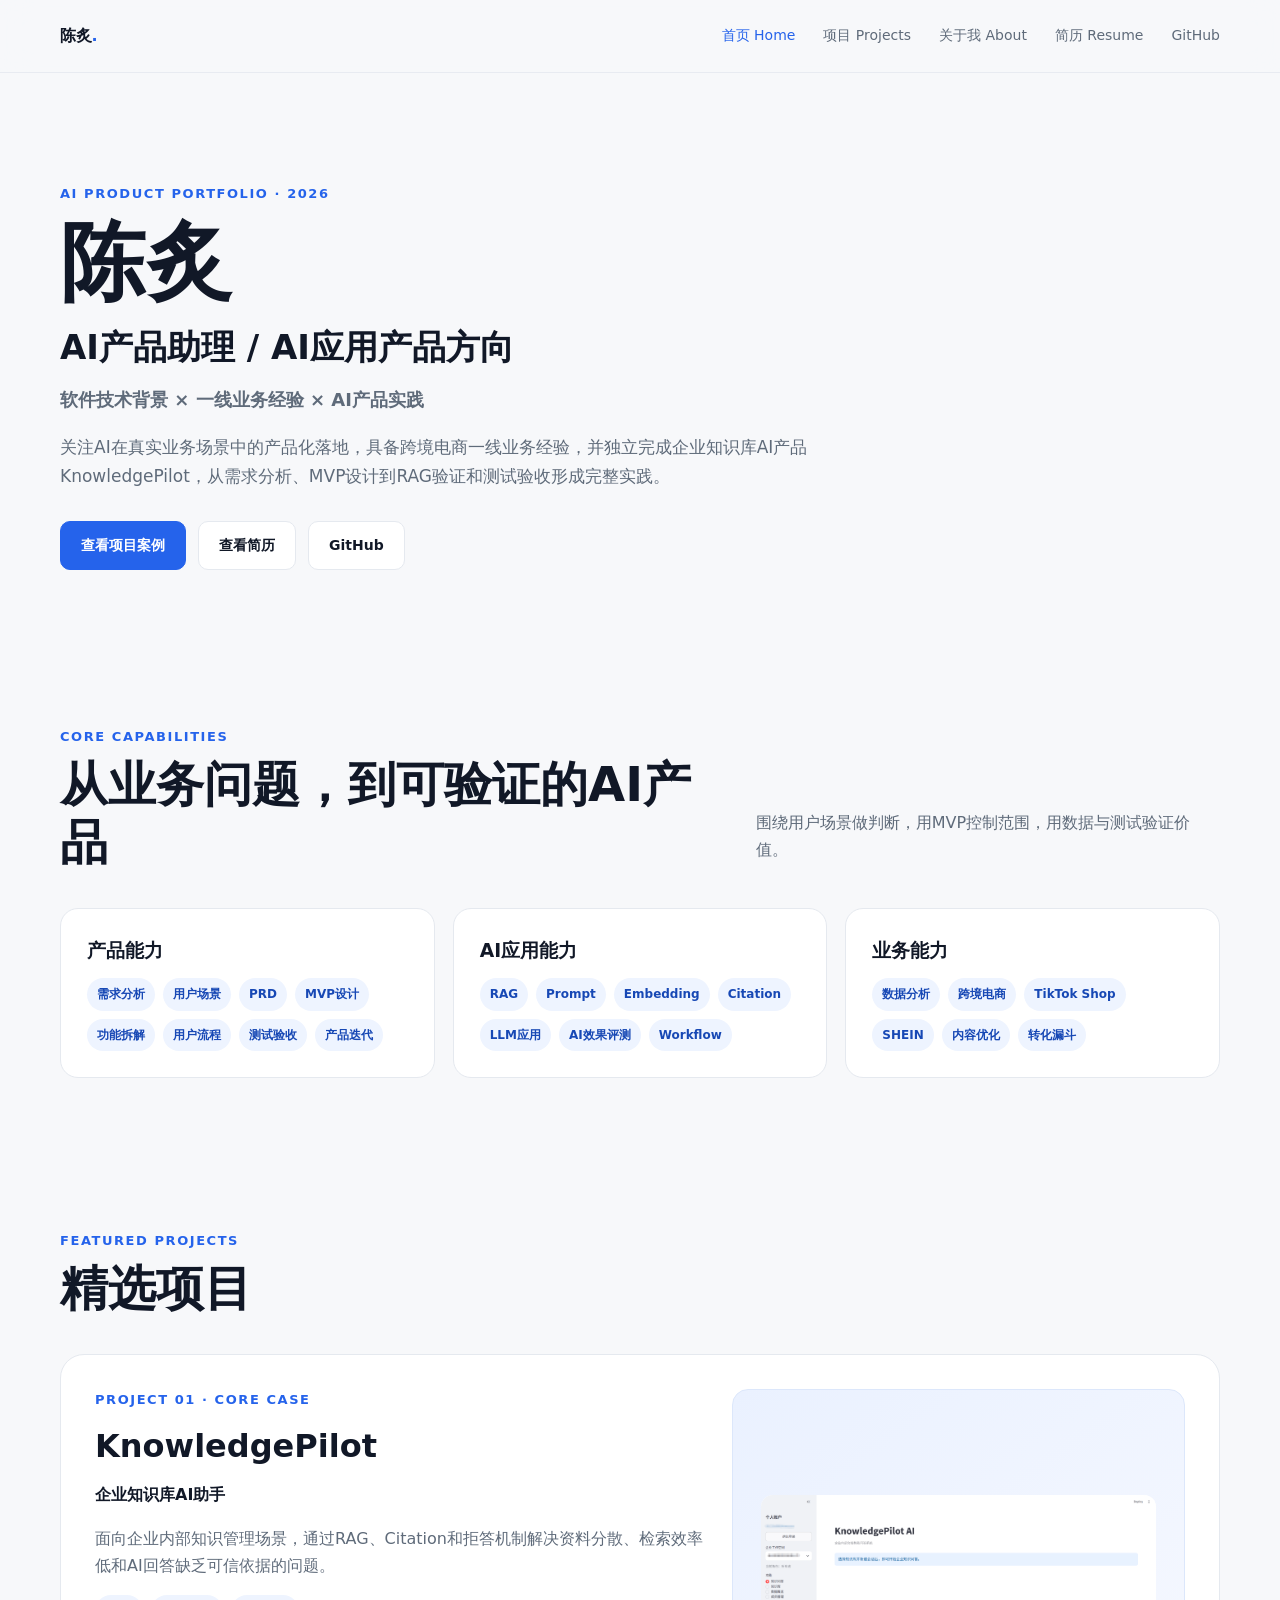
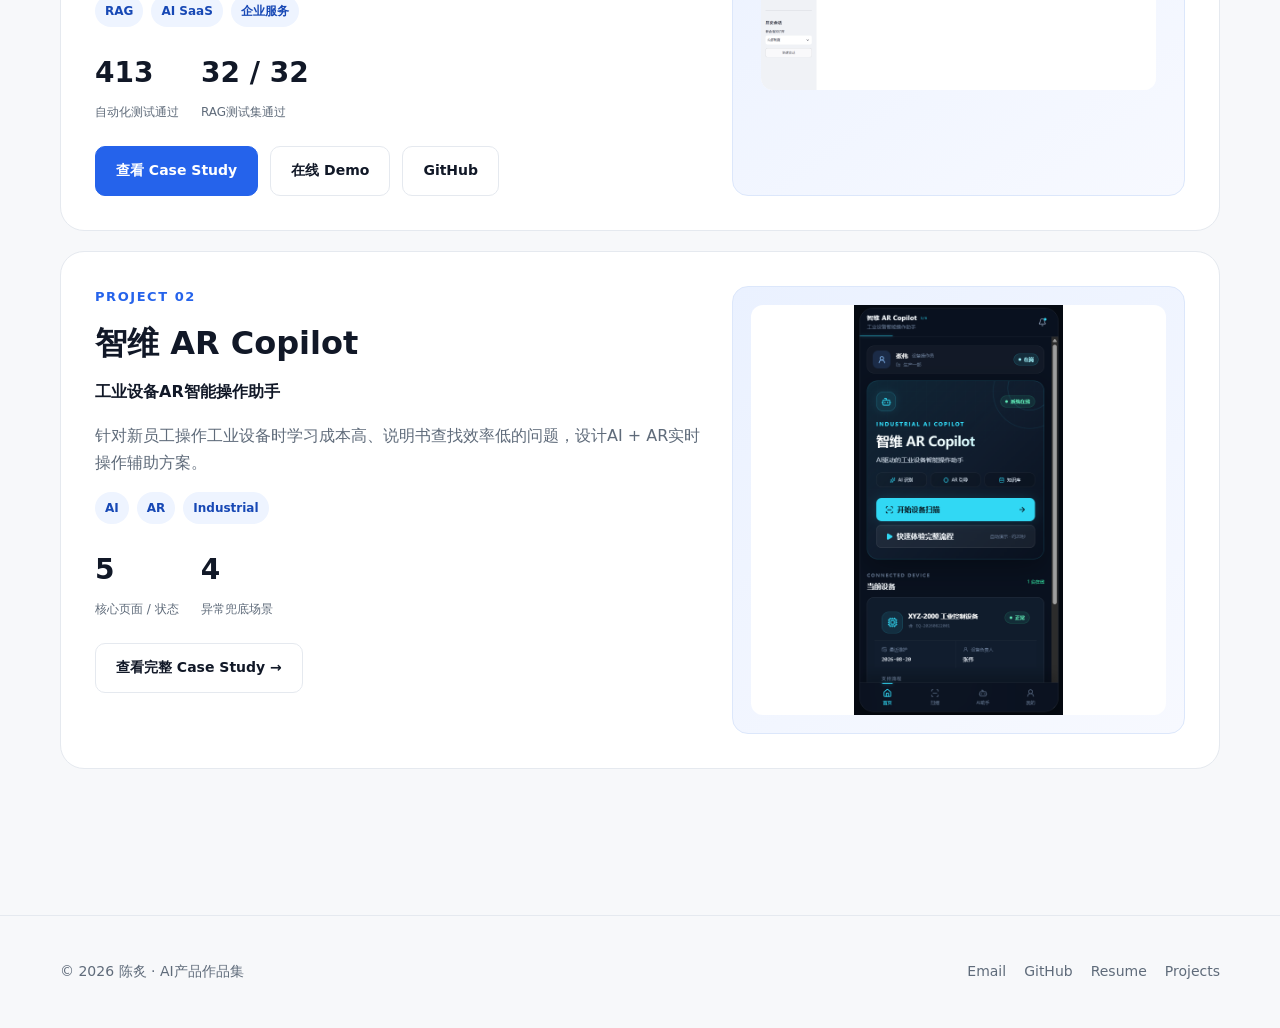
==== index.html @ 92557e70 "docs: update portfolio project previews" ====
<!doctype html>
<html lang="zh-CN">
<head>
<meta charset="utf-8">
<meta name="viewport" content="width=device-width,initial-scale=1">
<title>陈炙｜AI产品作品集</title>
<meta name="description" content="AI产品助理 / AI应用产品候选人作品集，包含KnowledgePilot企业知识库AI助手和AR Copilot等AI产品案例。">
<link rel="stylesheet" href="assets/styles.css">
<link rel="stylesheet" href="assets/github.css">
<link rel="stylesheet" href="assets/portfolio-images.css">
</head>
<body>
<nav class="nav">
<div class="container nav-inner">
<a class="logo" href="index.html">陈炙<i>.</i>
</a>
<button class="menu" aria-label="展开导航">☰</button>
<div class="nav-links">
<a href="index.html">首页 Home</a>
<a href="projects.html">项目 Projects</a>
<a href="about.html">关于我 About</a>
<a href="resume.html">简历 Resume</a>
</div>
</div>
</nav>
<main>
<header class="hero">
<div class="container">
<div class="eyebrow">AI Product Portfolio · 2026</div>
<h1>陈炙</h1>
<h2>AI产品助理 / AI应用产品方向</h2>
<div class="sub">软件技术背景 × 一线业务经验 × AI产品实践</div>
<p>关注AI在真实业务场景中的产品化落地，具备跨境电商一线业务经验，并独立完成企业知识库AI产品 KnowledgePilot，从需求分析、MVP设计到RAG验证和测试验收形成完整实践。</p>
<div class="actions">
<a class="btn primary" href="projects.html">查看项目案例</a>
<a class="btn" href="resume.html">查看简历</a>
<a class="btn" href="#" data-config-link="GITHUB_URL">GitHub</a>
</div>
</div>
</header>
<section>
<div class="container">
<div class="section-head">
<div>
<div class="eyebrow">Core capabilities</div>
<h2>从业务问题，到可验证的AI产品</h2>
</div>
<p>围绕用户场景做判断，用MVP控制范围，用数据与测试验证价值。</p>
</div>
<div class="grid-3">
<article class="card">
<h3>产品能力</h3>
<div class="chips">
<span class="chip">需求分析</span>
<span class="chip">用户场景</span>
<span class="chip">PRD</span>
<span class="chip">MVP设计</span>
<span class="chip">功能拆解</span>
<span class="chip">用户流程</span>
<span class="chip">测试验收</span>
<span class="chip">产品迭代</span>
</div>
</article>
<article class="card">
<h3>AI应用能力</h3>
<div class="chips">
<span class="chip">RAG</span>
<span class="chip">Prompt</span>
<span class="chip">Embedding</span>
<span class="chip">Citation</span>
<span class="chip">LLM应用</span>
<span class="chip">AI效果评测</span>
<span class="chip">Workflow</span>
</div>
</article>
<article class="card">
<h3>业务能力</h3>
<div class="chips">
<span class="chip">数据分析</span>
<span class="chip">跨境电商</span>
<span class="chip">TikTok Shop</span>
<span class="chip">SHEIN</span>
<span class="chip">内容优化</span>
<span class="chip">转化漏斗</span>
</div>
</article>
</div>
</div>
</section>
<section>
<div class="container">
<div class="section-head">
<div>
<div class="eyebrow">Featured projects</div>
<h2>精选项目</h2>
</div>
</div>
<article class="project">
<div>
<div class="eyebrow">Project 01 · Core case</div>
<h3>KnowledgePilot</h3>
<strong>企业知识库AI助手</strong>
<p>面向企业内部知识管理场景，通过RAG、Citation和拒答机制解决资料分散、检索效率低和AI回答缺乏可信依据的问题。</p>
<div class="chips">
<span class="chip">RAG</span>
<span class="chip">AI SaaS</span>
<span class="chip">企业服务</span>
</div>
<div class="metrics">
<div class="metric">
<strong>413</strong>
<span>自动化测试通过</span>
</div>
<div class="metric">
<strong>32 / 32</strong>
<span>RAG测试集通过</span>
</div>
</div>
<div class="link-group">
<a class="btn primary" href="knowledgepilot.html">查看 Case Study</a>
<a class="btn" href="#" data-config-link="KNOWLEDGEPILOT_DEMO_URL" data-optional="true">在线 Demo</a>
<a class="btn" href="#" data-config-link="KNOWLEDGEPILOT_GITHUB_URL">GitHub</a>
</div>
</div>
<div class="project-visual"><a class="project-image-link" href="assets/images/knowledgepilot/workspace-home.png" target="_blank" rel="noopener"><img class="project-image" src="assets/images/knowledgepilot/workspace-home.png" alt="KnowledgePilot 企业工作区与知识问答入口真实页面"></a></div>
</article>
<article class="project">
<div>
<div class="eyebrow">Project 02</div>
<h3>智维 AR Copilot</h3>
<strong>工业设备AR智能操作助手</strong>
<p>针对新员工操作工业设备时学习成本高、说明书查找效率低的问题，设计AI + AR实时操作辅助方案。</p>
<div class="chips">
<span class="chip">AI</span>
<span class="chip">AR</span>
<span class="chip">Industrial</span>
</div>
<div class="metrics">
<div class="metric">
<strong>5</strong>
<span>核心页面 / 状态</span>
</div>
<div class="metric">
<strong>4</strong>
<span>异常兜底场景</span>
</div>
</div>
<a class="btn" href="ar-copilot.html">查看完整 Case Study →</a>
</div>
<div class="project-visual ar-preview"><a class="project-image-link" href="assets/images/ar-copilot/home.png" target="_blank" rel="noopener"><img class="project-image" src="assets/images/ar-copilot/home.png" alt="智维 AR Copilot 首页与设备扫描入口真实页面"></a></div>
</article>
</div>
</section>
</main>
<footer class="footer">
<div class="container footer-inner">
<span>© 2026 陈炙 · AI产品作品集</span>
<div class="footer-links">
<a href="mailto:zhi050216@gmail.com">Email</a>
<a href="#">GitHub</a>
<a href="resume.html">简历入口</a>
</div>
</div>
</footer>
<script src="assets/config.js">
</script>
<script src="assets/site.js">
</script>
</body>
</html>
---- assets/styles.css ----
:root{--bg:#f7f8fa;--surface:#fff;--ink:#111827;--muted:#5f6b7a;--line:#e5e9ef;--brand:#2563eb;--brand-dark:#1748b5;--soft:#eef4ff;--radius:18px;--shadow:0 12px 35px rgba(17,24,39,.07);--max:1160px}*{box-sizing:border-box}html{scroll-behavior:smooth}body{margin:0;background:var(--bg);color:var(--ink);font-family:Inter,"PingFang SC","Microsoft YaHei",system-ui,sans-serif;line-height:1.7}a{color:inherit;text-decoration:none}img{max-width:100%}.container{width:min(calc(100% - 40px),var(--max));margin:auto}.nav{position:sticky;top:0;z-index:30;background:rgba(247,248,250,.9);backdrop-filter:blur(16px);border-bottom:1px solid rgba(229,233,239,.8)}.nav-inner{height:72px;display:flex;align-items:center;justify-content:space-between}.logo{font-weight:800;letter-spacing:-.02em}.logo i{color:var(--brand);font-style:normal}.nav-links{display:flex;gap:28px;align-items:center}.nav-links a{font-size:14px;color:var(--muted)}.nav-links a:hover,.nav-links a.active{color:var(--brand)}.menu{display:none;border:0;background:none;font-size:24px}.hero{padding:110px 0 80px}.eyebrow{font-size:13px;font-weight:700;color:var(--brand);letter-spacing:.12em;text-transform:uppercase}.hero h1{font-size:clamp(48px,8vw,86px);line-height:1.05;margin:12px 0}.hero h2{font-size:clamp(22px,3vw,34px);margin:0 0 8px}.hero .sub{font-size:18px;color:var(--muted);font-weight:600}.hero p{max-width:760px;color:var(--muted);font-size:17px}.actions{display:flex;gap:12px;flex-wrap:wrap;margin-top:30px}.btn{display:inline-flex;align-items:center;justify-content:center;padding:12px 20px;border-radius:10px;font-weight:700;font-size:14px;border:1px solid var(--line);background:#fff}.btn.primary{background:var(--brand);color:#fff;border-color:var(--brand)}.btn:hover{transform:translateY(-1px);box-shadow:var(--shadow)}section{padding:76px 0}.section-head{display:flex;align-items:end;justify-content:space-between;gap:20px;margin-bottom:28px}.section-head h2,.page-title{font-size:clamp(30px,4vw,48px);line-height:1.2;margin:8px 0}.section-head p{max-width:620px;color:var(--muted)}.grid-3{display:grid;grid-template-columns:repeat(3,1fr);gap:18px}.card{background:var(--surface);border:1px solid var(--line);border-radius:var(--radius);padding:26px}.card h3{margin:0 0 12px}.chips{display:flex;gap:8px;flex-wrap:wrap}.chip{font-size:12px;padding:6px 10px;border-radius:999px;background:var(--soft);color:var(--brand-dark);font-weight:600}.project{display:grid;grid-template-columns:1.15fr .85fr;gap:24px;padding:34px;background:var(--surface);border:1px solid var(--line);border-radius:24px;margin-bottom:20px}.project:hover{box-shadow:var(--shadow)}.project h3{font-size:32px;margin:8px 0}.project p{color:var(--muted)}.project-visual{border-radius:16px;min-height:300px;background:linear-gradient(145deg,#eaf1ff,#f7f9ff);display:flex;align-items:center;justify-content:center;padding:28px;border:1px solid #dce7fb}.mock{width:100%;background:white;border-radius:12px;box-shadow:0 18px 50px rgba(37,99,235,.13);overflow:hidden}.mock-top{height:34px;border-bottom:1px solid var(--line);display:flex;align-items:center;padding:0 12px;gap:6px}.dot{width:7px;height:7px;border-radius:50%;background:#d9dee7}.mock-body{display:grid;grid-template-columns:25% 1fr;min-height:190px}.mock-side{background:#f8fafc;border-right:1px solid var(--line)}.mock-content{padding:18px}.line{height:9px;background:#e9edf3;border-radius:5px;margin-bottom:10px}.line.blue{background:#cfe0ff}.metrics{display:flex;gap:22px;margin:22px 0}.metric strong{font-size:28px;display:block}.metric span{font-size:12px;color:var(--muted)}.page-hero{padding:86px 0 50px}.page-hero p{max-width:760px;color:var(--muted);font-size:17px}.meta{display:flex;gap:30px;flex-wrap:wrap;margin-top:30px}.meta div{min-width:130px}.meta strong,.meta span{display:block}.meta span{font-size:13px;color:var(--muted)}.case-section{padding:58px 0;border-top:1px solid var(--line)}.case-layout{display:grid;grid-template-columns:260px 1fr;gap:70px}.case-index{font-size:13px;color:var(--brand);font-weight:800;letter-spacing:.08em}.case-content h2{font-size:34px;margin:0 0 18px}.case-content>p{color:var(--muted);max-width:760px}.quote{font-size:24px;line-height:1.5;font-weight:700;padding:28px;border-left:4px solid var(--brand);background:var(--soft);border-radius:0 14px 14px 0}.mapping{display:grid;grid-template-columns:1fr auto 1fr;gap:12px;align-items:center;padding:16px 0;border-bottom:1px solid var(--line)}.mapping .arrow{color:var(--brand);font-weight:bold}.priority{display:grid;grid-template-columns:repeat(3,1fr);gap:16px}.priority .card:first-child{border-top:4px solid var(--brand)}.flow{display:flex;align-items:center;gap:8px;flex-wrap:wrap}.flow span{padding:11px 14px;border-radius:9px;background:white;border:1px solid var(--line);font-size:13px}.flow b{color:var(--brand)}.screens{display:grid;grid-template-columns:repeat(2,1fr);gap:18px}.screen{background:#fff;border:1px solid var(--line);border-radius:16px;overflow:hidden}.placeholder{min-height:220px;background:linear-gradient(135deg,#f1f4f8,#e8eef7);display:flex;align-items:center;justify-content:center;color:#7c8796;font-weight:700}.screen-text{padding:20px}.screen-text p{color:var(--muted);margin-bottom:0}.stat-row{display:grid;grid-template-columns:repeat(2,1fr);gap:18px}.big-stat{background:#111827;color:white;border-radius:18px;padding:32px}.big-stat strong{font-size:54px;line-height:1}.big-stat span{display:block;color:#b8c2d1;margin-top:12px}.notice{padding:18px;border:1px solid #f0d78a;background:#fff9e7;border-radius:12px;color:#715b19}.timeline{position:relative;padding-left:24px}.timeline:before{content:"";position:absolute;left:5px;top:8px;bottom:8px;width:2px;background:var(--line)}.timeline-item{position:relative;margin-bottom:30px}.timeline-item:before{content:"";position:absolute;left:-24px;top:8px;width:12px;height:12px;background:var(--brand);border-radius:50%;box-shadow:0 0 0 4px var(--bg)}.timeline-item h3{margin:0}.timeline-item p{margin:5px 0;color:var(--muted)}.footer{padding:44px 0;border-top:1px solid var(--line);margin-top:50px}.footer-inner{display:flex;justify-content:space-between;gap:20px;color:var(--muted);font-size:14px}.footer-links{display:flex;gap:18px}.resume-sheet{background:white;border:1px solid var(--line);border-radius:20px;padding:50px;box-shadow:var(--shadow)}.resume-sheet h1{font-size:38px;margin-bottom:4px}.resume-section{margin-top:34px;border-top:1px solid var(--line);padding-top:20px}.muted{color:var(--muted)}@media(max-width:820px){.nav-links{display:none;position:absolute;top:72px;left:0;right:0;background:white;padding:20px;flex-direction:column;border-bottom:1px solid var(--line)}.nav-links.open{display:flex}.menu{display:block}.hero{padding:75px 0 55px}.grid-3,.project,.priority,.stat-row{grid-template-columns:1fr}.project-visual{min-height:230px}.case-layout{grid-template-columns:1fr;gap:16px}.screens{grid-template-columns:1fr}.case-section,section{padding:50px 0}.footer-inner{flex-direction:column}.resume-sheet{padding:24px}.mapping{grid-template-columns:1fr}.mapping .arrow{transform:rotate(90deg);justify-self:start}.section-head{display:block}}@media print{.nav,.footer,.actions{display:none}body{background:white}.resume-sheet{box-shadow:none;border:0;padding:0}.page-hero{padding:20px 0}.container{width:100%}}
---- assets/github.css ----
.disabled-link { opacity: .55; cursor: not-allowed; }
.link-group { display: flex; gap: 12px; flex-wrap: wrap; margin-top: 22px; }
.online-list { display: grid; gap: 12px; }
.online-list a { display: flex; justify-content: space-between; gap: 20px; padding: 16px 0; border-bottom: 1px solid var(--line); }
---- assets/portfolio-images.css ----
.screen-link {
  display: block;
  background: #eef2f7;
}

.screen-image {
  display: block;
  width: 100%;
  height: 320px;
  object-fit: contain;
  background: #f5f7fa;
}

.project-image-link {
  display: block;
  width: 100%;
}

.project-image {
  display: block;
  width: 100%;
  max-height: 330px;
  object-fit: contain;
  border-radius: 12px;
  background: #fff;
}

.project-visual.ar-preview {
  padding: 18px;
}

.project-visual.ar-preview .project-image {
  max-height: 410px;
}

.screen-link:focus-visible,
.project-image-link:focus-visible {
  outline: 3px solid var(--brand);
  outline-offset: 3px;
}

@media (max-width: 820px) {
  .screen-image,
  .project-image {
    height: auto;
    max-height: 520px;
  }

  .project-visual {
    padding: 14px;
  }
}
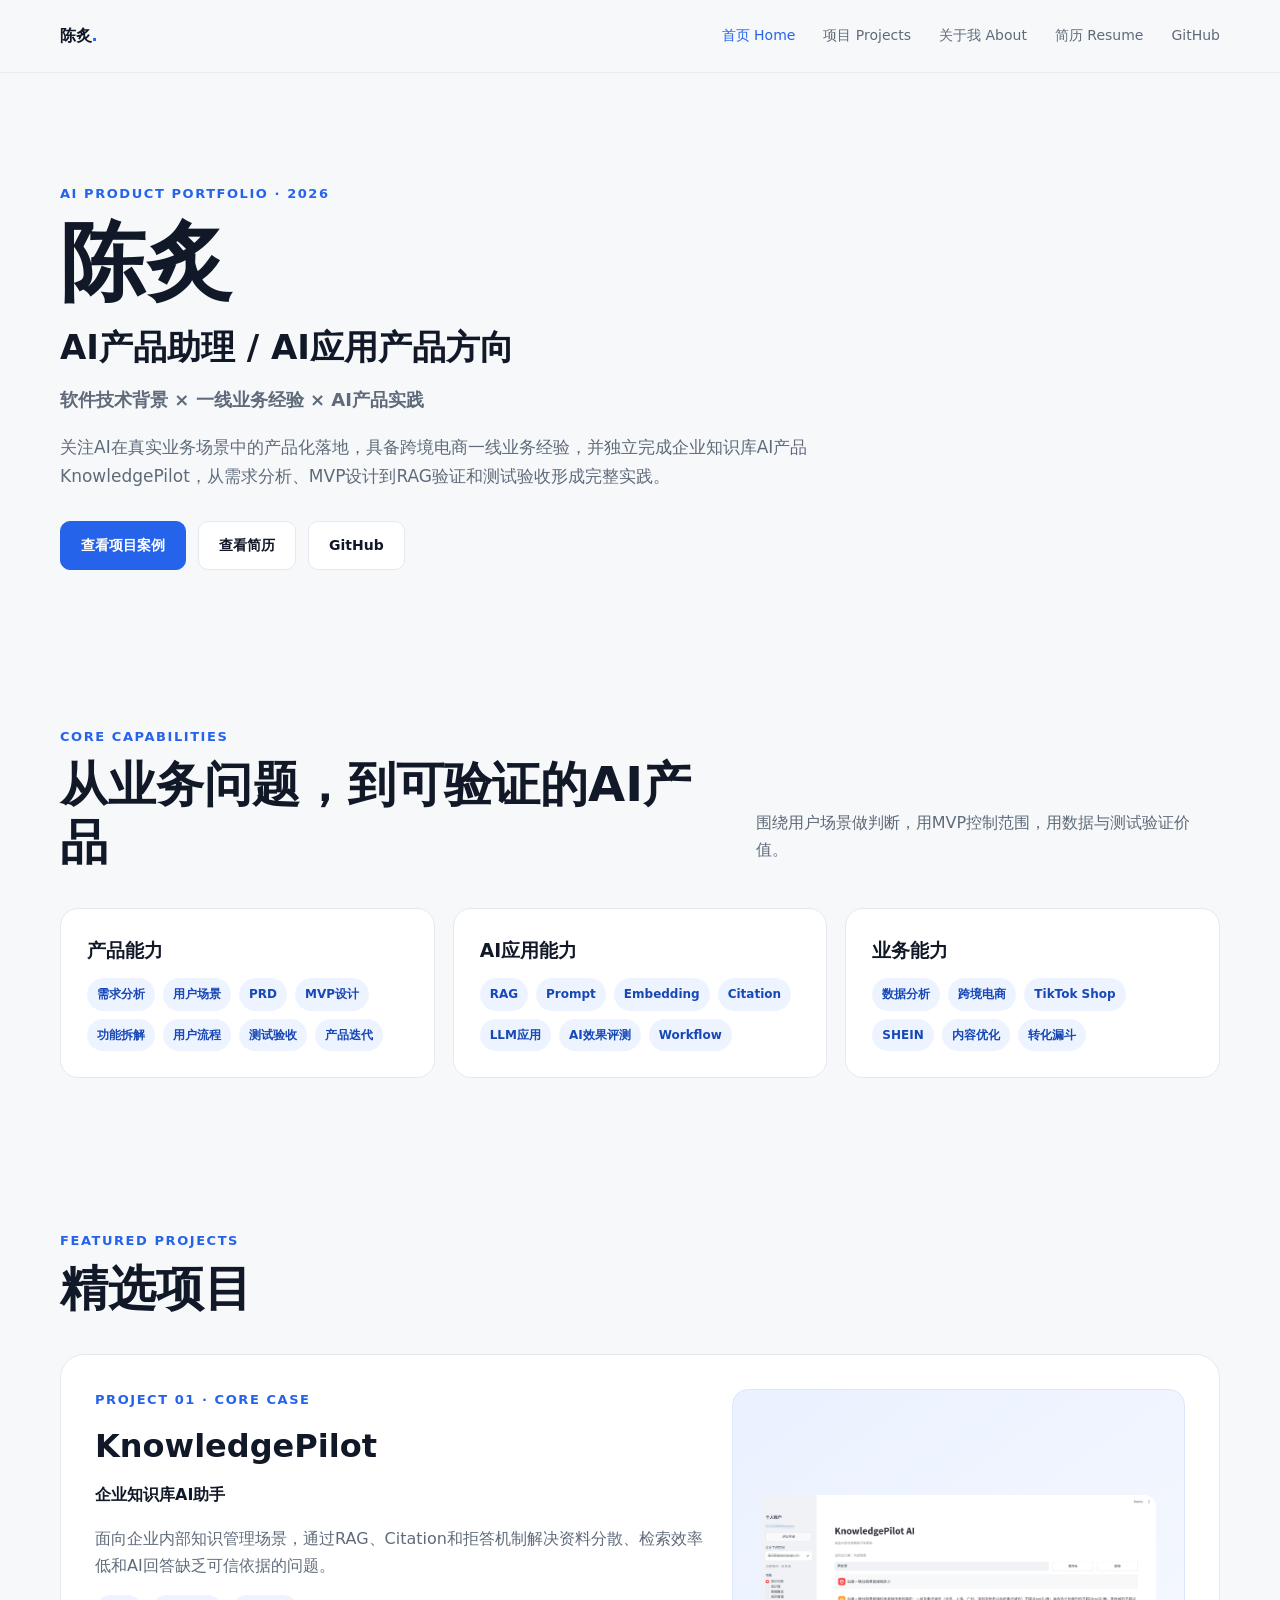
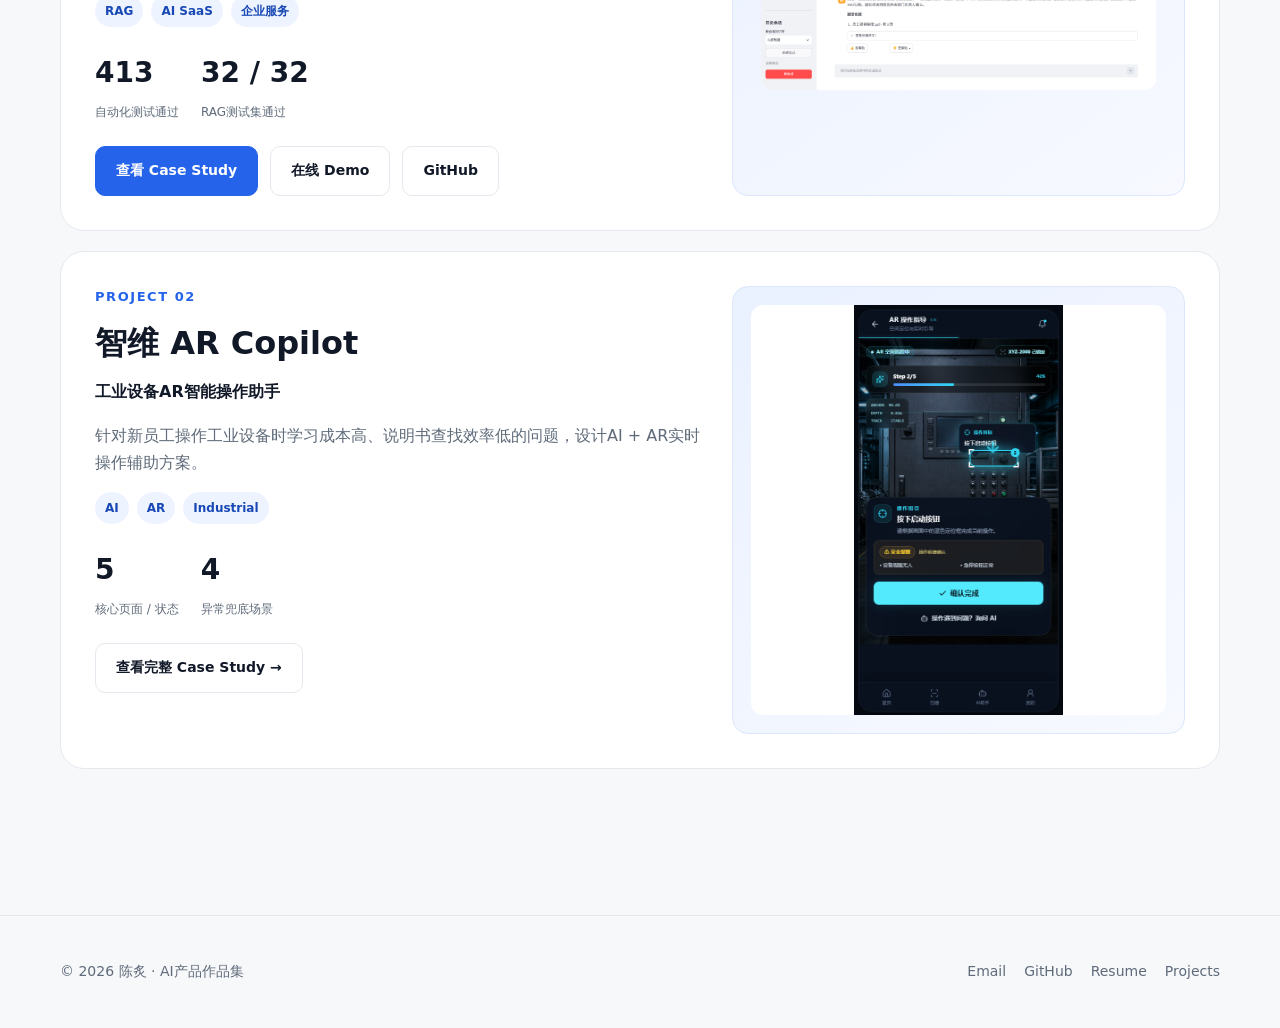
==== commit 98e2684a: "docs: restore AR guide homepage preview" ====
--- a/index.html
+++ b/index.html
@@ -147,7 +147,7 @@
 </div>
 <a class="btn" href="ar-copilot.html">查看完整 Case Study →</a>
 </div>
-<div class="project-visual ar-preview"><a class="project-image-link" href="assets/images/ar-copilot/home.png" target="_blank" rel="noopener"><img class="project-image" src="assets/images/ar-copilot/home.png" alt="智维 AR Copilot 首页与设备扫描入口真实页面"></a></div>
+<div class="project-visual ar-preview"><a class="project-image-link" href="assets/images/ar-copilot/ar-guide.png" target="_blank" rel="noopener"><img class="project-image" src="assets/images/ar-copilot/ar-guide.png" alt="智维 AR Copilot AR 操作指导真实页面"></a></div>
 </article>
 </div>
 </section>
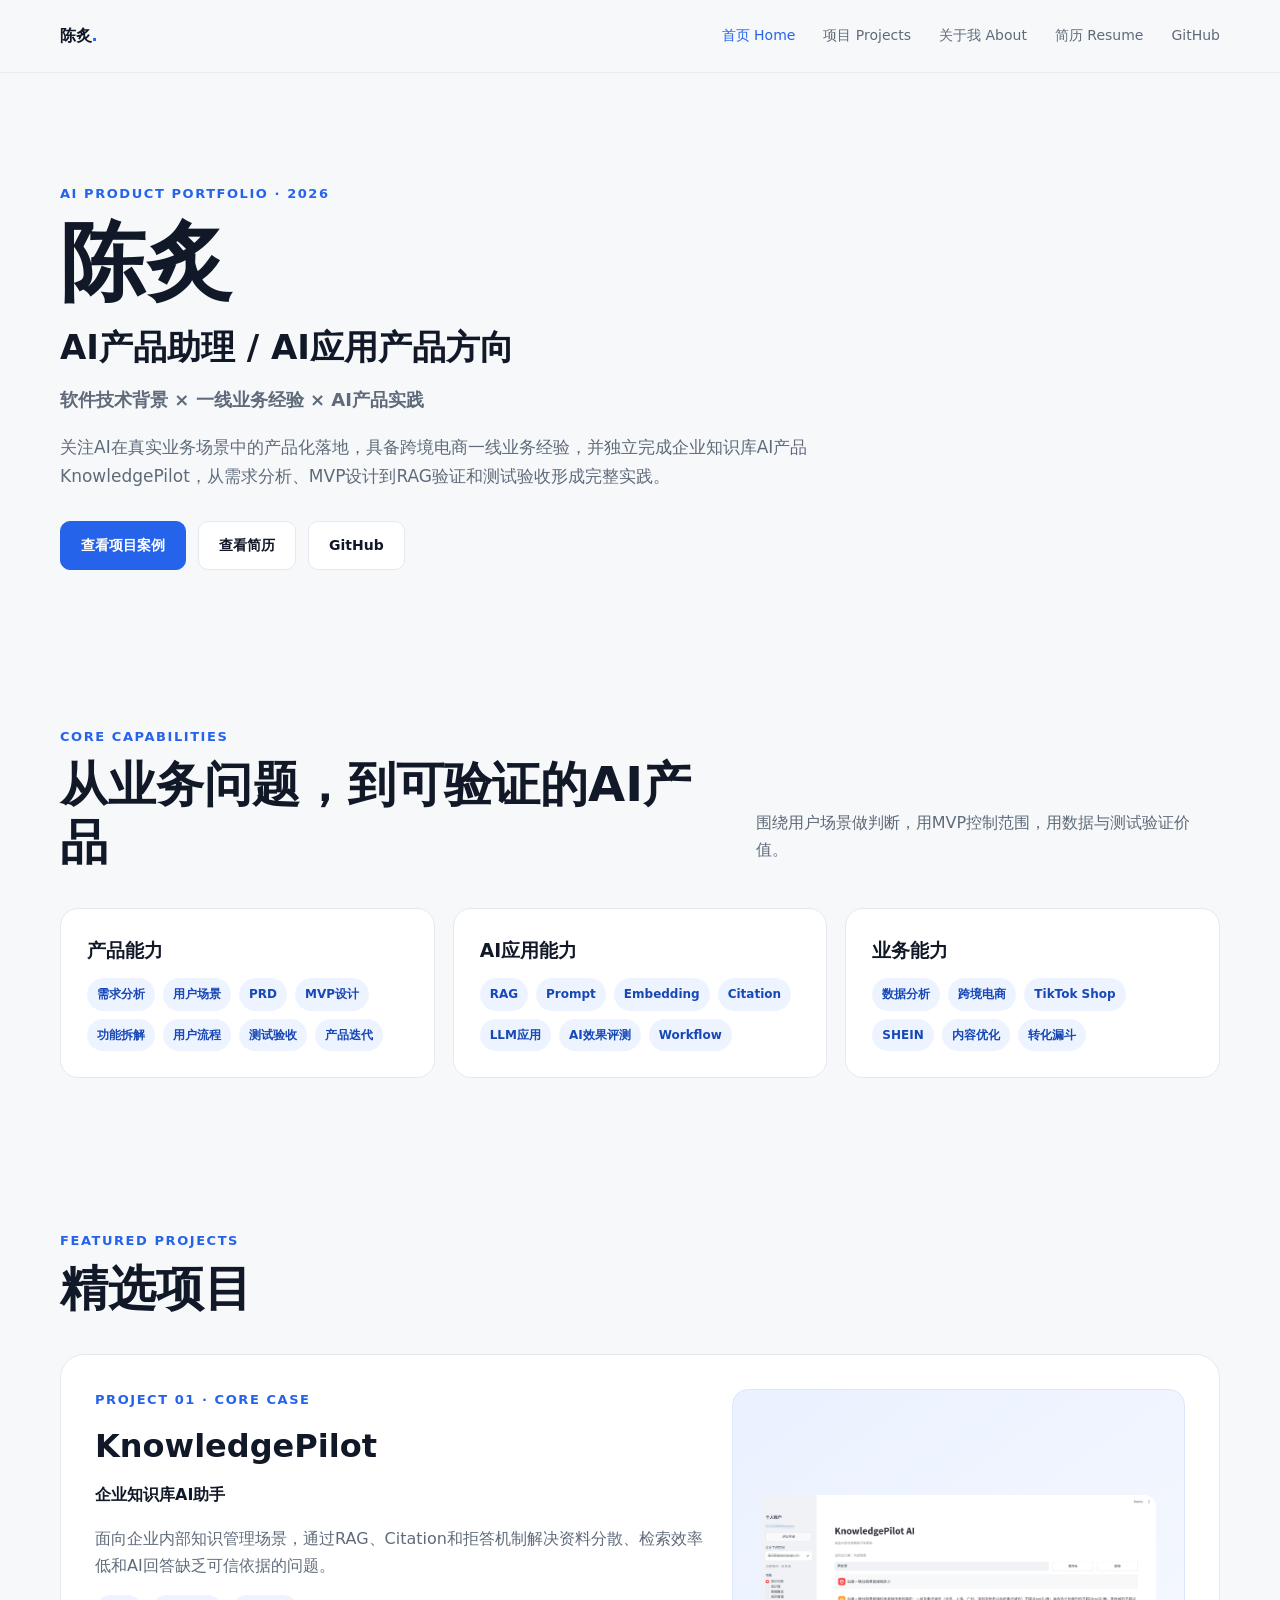
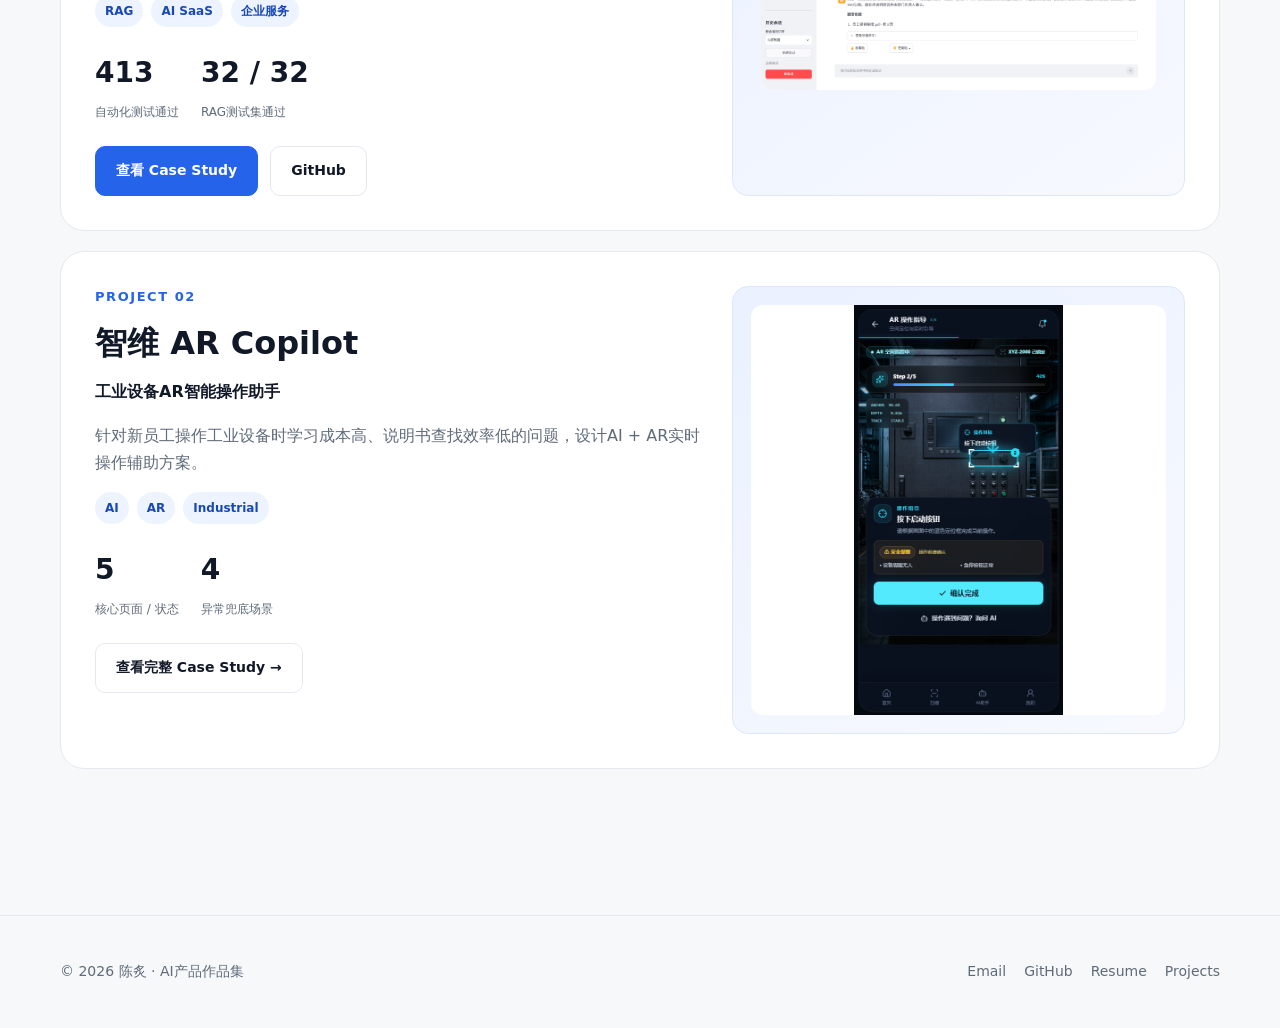
==== commit c86876ca: "fix: clean portfolio links and template remnants" ====
--- a/index.html
+++ b/index.html
@@ -34,7 +34,7 @@
 <div class="actions">
 <a class="btn primary" href="projects.html">查看项目案例</a>
 <a class="btn" href="resume.html">查看简历</a>
-<a class="btn" href="#" data-config-link="GITHUB_URL">GitHub</a>
+<a class="btn" href="https://github.com/zhi050216-bit" data-config-link="GITHUB_URL">GitHub</a>
 </div>
 </div>
 </header>
@@ -118,8 +118,7 @@
 </div>
 <div class="link-group">
 <a class="btn primary" href="knowledgepilot.html">查看 Case Study</a>
-<a class="btn" href="#" data-config-link="KNOWLEDGEPILOT_DEMO_URL" data-optional="true">在线 Demo</a>
-<a class="btn" href="#" data-config-link="KNOWLEDGEPILOT_GITHUB_URL">GitHub</a>
+<a class="btn" href="https://github.com/zhi050216-bit/knowledge-pilot-ai" data-config-link="KNOWLEDGEPILOT_GITHUB_URL">GitHub</a>
 </div>
 </div>
 <div class="project-visual"><a class="project-image-link" href="assets/images/knowledgepilot/workspace-home.png" target="_blank" rel="noopener"><img class="project-image" src="assets/images/knowledgepilot/workspace-home.png" alt="KnowledgePilot 企业工作区与知识问答入口真实页面"></a></div>
@@ -157,7 +156,7 @@
 <span>© 2026 陈炙 · AI产品作品集</span>
 <div class="footer-links">
 <a href="mailto:zhi050216@gmail.com">Email</a>
-<a href="#">GitHub</a>
+<a href="https://github.com/zhi050216-bit" data-config-link="GITHUB_URL">GitHub</a>
 <a href="resume.html">简历入口</a>
 </div>
 </div>
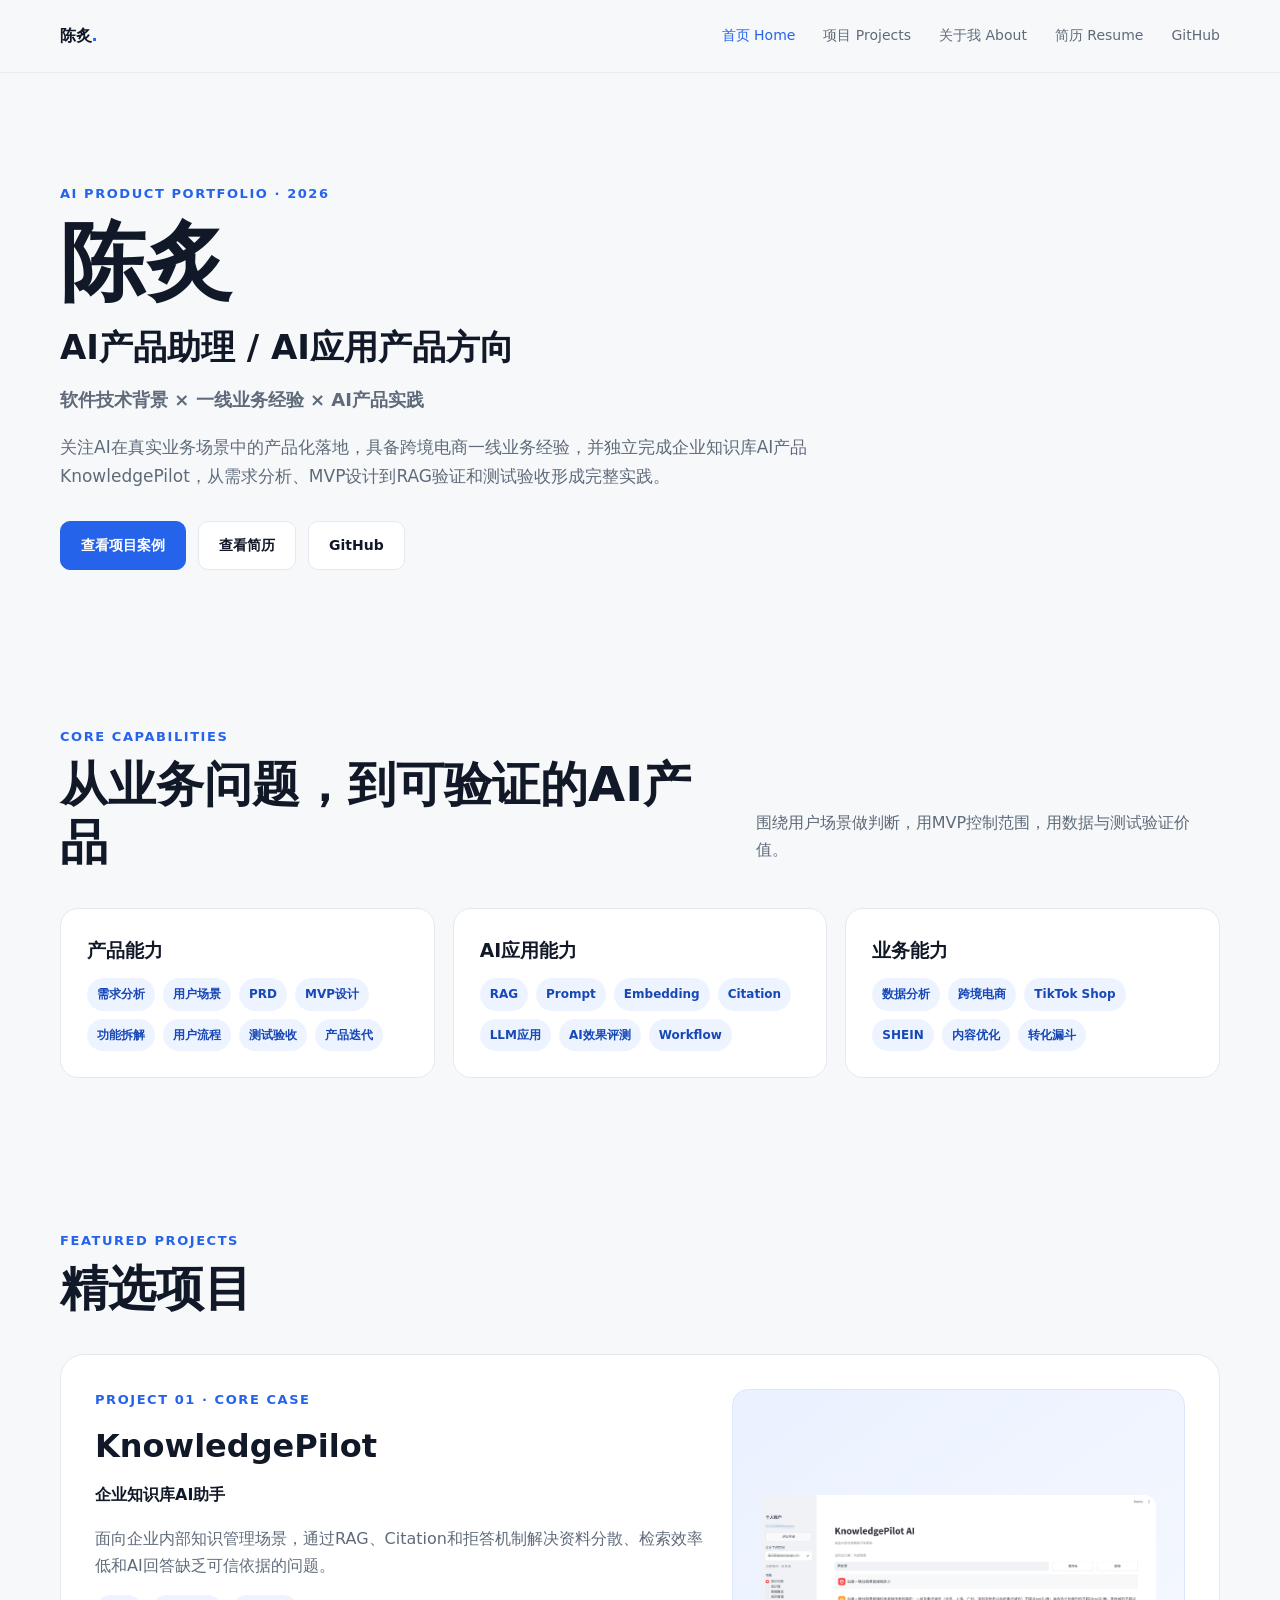
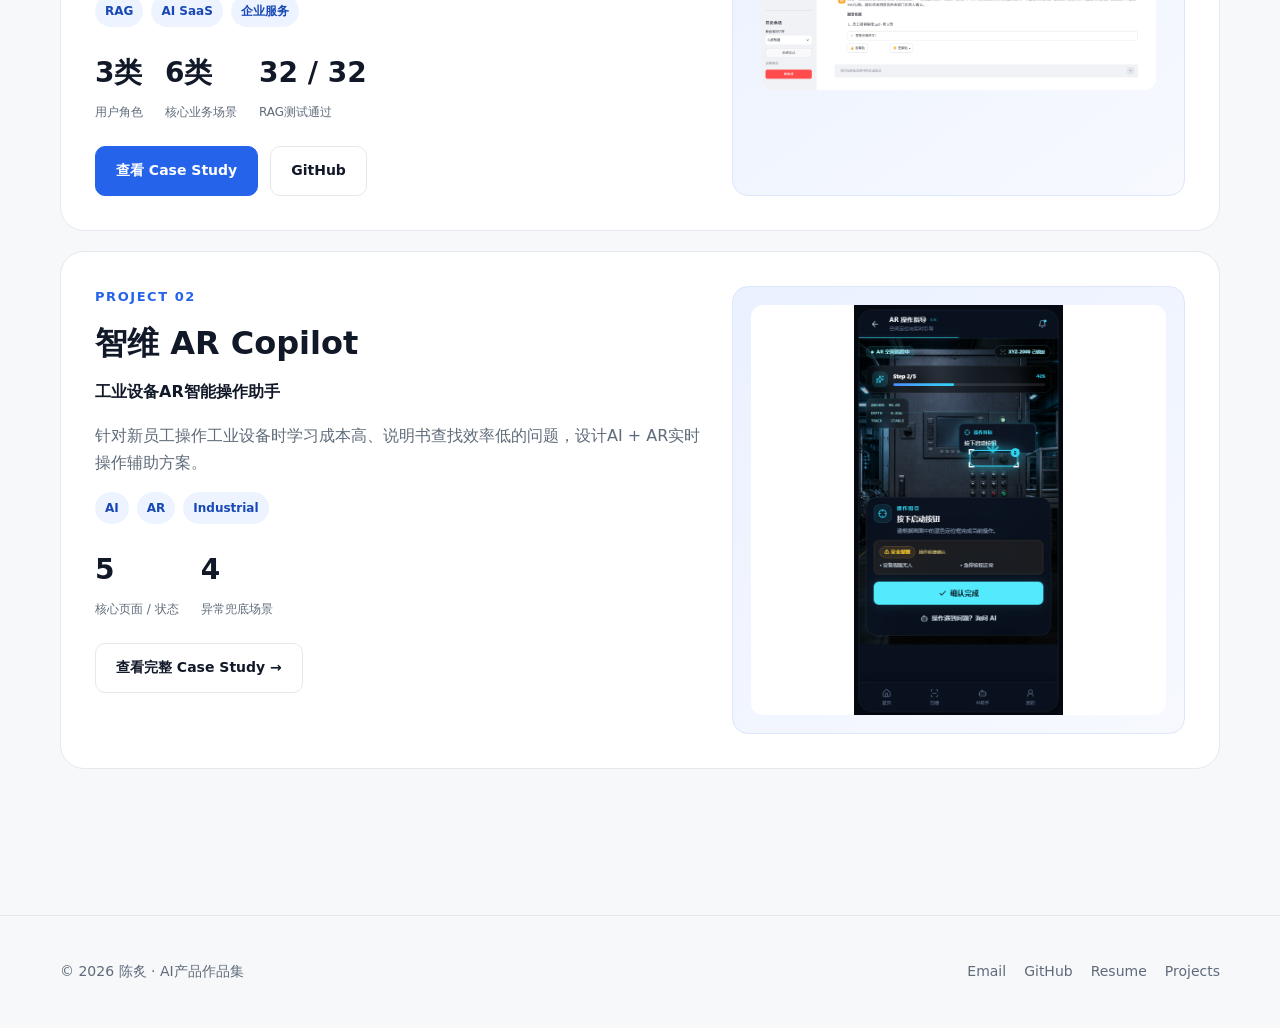
==== commit 93033d98: "Refine AI product case study narrative" ====
--- a/index.html
+++ b/index.html
@@ -1,172 +1,176 @@
-<!doctype html>
-<html lang="zh-CN">
-<head>
-<meta charset="utf-8">
-<meta name="viewport" content="width=device-width,initial-scale=1">
-<title>陈炙｜AI产品作品集</title>
-<meta name="description" content="AI产品助理 / AI应用产品候选人作品集，包含KnowledgePilot企业知识库AI助手和AR Copilot等AI产品案例。">
-<link rel="stylesheet" href="assets/styles.css">
-<link rel="stylesheet" href="assets/github.css">
-<link rel="stylesheet" href="assets/portfolio-images.css">
-</head>
-<body>
-<nav class="nav">
-<div class="container nav-inner">
-<a class="logo" href="index.html">陈炙<i>.</i>
-</a>
-<button class="menu" aria-label="展开导航">☰</button>
-<div class="nav-links">
-<a href="index.html">首页 Home</a>
-<a href="projects.html">项目 Projects</a>
-<a href="about.html">关于我 About</a>
-<a href="resume.html">简历 Resume</a>
-</div>
-</div>
-</nav>
-<main>
-<header class="hero">
-<div class="container">
-<div class="eyebrow">AI Product Portfolio · 2026</div>
-<h1>陈炙</h1>
-<h2>AI产品助理 / AI应用产品方向</h2>
-<div class="sub">软件技术背景 × 一线业务经验 × AI产品实践</div>
-<p>关注AI在真实业务场景中的产品化落地，具备跨境电商一线业务经验，并独立完成企业知识库AI产品 KnowledgePilot，从需求分析、MVP设计到RAG验证和测试验收形成完整实践。</p>
-<div class="actions">
-<a class="btn primary" href="projects.html">查看项目案例</a>
-<a class="btn" href="resume.html">查看简历</a>
-<a class="btn" href="https://github.com/zhi050216-bit" data-config-link="GITHUB_URL">GitHub</a>
-</div>
-</div>
-</header>
-<section>
-<div class="container">
-<div class="section-head">
-<div>
-<div class="eyebrow">Core capabilities</div>
-<h2>从业务问题，到可验证的AI产品</h2>
-</div>
-<p>围绕用户场景做判断，用MVP控制范围，用数据与测试验证价值。</p>
-</div>
-<div class="grid-3">
-<article class="card">
-<h3>产品能力</h3>
-<div class="chips">
-<span class="chip">需求分析</span>
-<span class="chip">用户场景</span>
-<span class="chip">PRD</span>
-<span class="chip">MVP设计</span>
-<span class="chip">功能拆解</span>
-<span class="chip">用户流程</span>
-<span class="chip">测试验收</span>
-<span class="chip">产品迭代</span>
-</div>
-</article>
-<article class="card">
-<h3>AI应用能力</h3>
-<div class="chips">
-<span class="chip">RAG</span>
-<span class="chip">Prompt</span>
-<span class="chip">Embedding</span>
-<span class="chip">Citation</span>
-<span class="chip">LLM应用</span>
-<span class="chip">AI效果评测</span>
-<span class="chip">Workflow</span>
-</div>
-</article>
-<article class="card">
-<h3>业务能力</h3>
-<div class="chips">
-<span class="chip">数据分析</span>
-<span class="chip">跨境电商</span>
-<span class="chip">TikTok Shop</span>
-<span class="chip">SHEIN</span>
-<span class="chip">内容优化</span>
-<span class="chip">转化漏斗</span>
-</div>
-</article>
-</div>
-</div>
-</section>
-<section>
-<div class="container">
-<div class="section-head">
-<div>
-<div class="eyebrow">Featured projects</div>
-<h2>精选项目</h2>
-</div>
-</div>
-<article class="project">
-<div>
-<div class="eyebrow">Project 01 · Core case</div>
-<h3>KnowledgePilot</h3>
-<strong>企业知识库AI助手</strong>
-<p>面向企业内部知识管理场景，通过RAG、Citation和拒答机制解决资料分散、检索效率低和AI回答缺乏可信依据的问题。</p>
-<div class="chips">
-<span class="chip">RAG</span>
-<span class="chip">AI SaaS</span>
-<span class="chip">企业服务</span>
-</div>
+<!doctype html>
+<html lang="zh-CN">
+<head>
+<meta charset="utf-8">
+<meta name="viewport" content="width=device-width,initial-scale=1">
+<title>陈炙｜AI产品作品集</title>
+<meta name="description" content="AI产品助理 / AI应用产品候选人作品集，包含KnowledgePilot企业知识库AI助手和AR Copilot等AI产品案例。">
+<link rel="stylesheet" href="assets/styles.css">
+<link rel="stylesheet" href="assets/github.css">
+<link rel="stylesheet" href="assets/portfolio-images.css">
+</head>
+<body>
+<nav class="nav">
+<div class="container nav-inner">
+<a class="logo" href="index.html">陈炙<i>.</i>
+</a>
+<button class="menu" aria-label="展开导航">☰</button>
+<div class="nav-links">
+<a href="index.html">首页 Home</a>
+<a href="projects.html">项目 Projects</a>
+<a href="about.html">关于我 About</a>
+<a href="resume.html">简历 Resume</a>
+</div>
+</div>
+</nav>
+<main>
+<header class="hero">
+<div class="container">
+<div class="eyebrow">AI Product Portfolio · 2026</div>
+<h1>陈炙</h1>
+<h2>AI产品助理 / AI应用产品方向</h2>
+<div class="sub">软件技术背景 × 一线业务经验 × AI产品实践</div>
+<p>关注AI在真实业务场景中的产品化落地，具备跨境电商一线业务经验，并独立完成企业知识库AI产品 KnowledgePilot，从需求分析、MVP设计到RAG验证和测试验收形成完整实践。</p>
+<div class="actions">
+<a class="btn primary" href="projects.html">查看项目案例</a>
+<a class="btn" href="resume.html">查看简历</a>
+<a class="btn" href="https://github.com/zhi050216-bit" data-config-link="GITHUB_URL">GitHub</a>
+</div>
+</div>
+</header>
+<section>
+<div class="container">
+<div class="section-head">
+<div>
+<div class="eyebrow">Core capabilities</div>
+<h2>从业务问题，到可验证的AI产品</h2>
+</div>
+<p>围绕用户场景做判断，用MVP控制范围，用数据与测试验证价值。</p>
+</div>
+<div class="grid-3">
+<article class="card">
+<h3>产品能力</h3>
+<div class="chips">
+<span class="chip">需求分析</span>
+<span class="chip">用户场景</span>
+<span class="chip">PRD</span>
+<span class="chip">MVP设计</span>
+<span class="chip">功能拆解</span>
+<span class="chip">用户流程</span>
+<span class="chip">测试验收</span>
+<span class="chip">产品迭代</span>
+</div>
+</article>
+<article class="card">
+<h3>AI应用能力</h3>
+<div class="chips">
+<span class="chip">RAG</span>
+<span class="chip">Prompt</span>
+<span class="chip">Embedding</span>
+<span class="chip">Citation</span>
+<span class="chip">LLM应用</span>
+<span class="chip">AI效果评测</span>
+<span class="chip">Workflow</span>
+</div>
+</article>
+<article class="card">
+<h3>业务能力</h3>
+<div class="chips">
+<span class="chip">数据分析</span>
+<span class="chip">跨境电商</span>
+<span class="chip">TikTok Shop</span>
+<span class="chip">SHEIN</span>
+<span class="chip">内容优化</span>
+<span class="chip">转化漏斗</span>
+</div>
+</article>
+</div>
+</div>
+</section>
+<section>
+<div class="container">
+<div class="section-head">
+<div>
+<div class="eyebrow">Featured projects</div>
+<h2>精选项目</h2>
+</div>
+</div>
+<article class="project">
+<div>
+<div class="eyebrow">Project 01 · Core case</div>
+<h3>KnowledgePilot</h3>
+<strong>企业知识库AI助手</strong>
+<p>面向企业内部知识管理场景，通过RAG、Citation和拒答机制解决资料分散、检索效率低和AI回答缺乏可信依据的问题。</p>
+<div class="chips">
+<span class="chip">RAG</span>
+<span class="chip">AI SaaS</span>
+<span class="chip">企业服务</span>
+</div>
 <div class="metrics">
 <div class="metric">
-<strong>413</strong>
-<span>自动化测试通过</span>
+<strong>3类</strong>
+<span>用户角色</span>
+</div>
+<div class="metric">
+<strong>6类</strong>
+<span>核心业务场景</span>
 </div>
 <div class="metric">
 <strong>32 / 32</strong>
-<span>RAG测试集通过</span>
+<span>RAG测试通过</span>
 </div>
-</div>
-<div class="link-group">
-<a class="btn primary" href="knowledgepilot.html">查看 Case Study</a>
-<a class="btn" href="https://github.com/zhi050216-bit/knowledge-pilot-ai" data-config-link="KNOWLEDGEPILOT_GITHUB_URL">GitHub</a>
-</div>
-</div>
-<div class="project-visual"><a class="project-image-link" href="assets/images/knowledgepilot/workspace-home.png" target="_blank" rel="noopener"><img class="project-image" src="assets/images/knowledgepilot/workspace-home.png" alt="KnowledgePilot 企业工作区与知识问答入口真实页面"></a></div>
-</article>
-<article class="project">
-<div>
-<div class="eyebrow">Project 02</div>
-<h3>智维 AR Copilot</h3>
-<strong>工业设备AR智能操作助手</strong>
-<p>针对新员工操作工业设备时学习成本高、说明书查找效率低的问题，设计AI + AR实时操作辅助方案。</p>
-<div class="chips">
-<span class="chip">AI</span>
-<span class="chip">AR</span>
-<span class="chip">Industrial</span>
-</div>
-<div class="metrics">
-<div class="metric">
-<strong>5</strong>
-<span>核心页面 / 状态</span>
-</div>
-<div class="metric">
-<strong>4</strong>
-<span>异常兜底场景</span>
-</div>
-</div>
-<a class="btn" href="ar-copilot.html">查看完整 Case Study →</a>
-</div>
-<div class="project-visual ar-preview"><a class="project-image-link" href="assets/images/ar-copilot/ar-guide.png" target="_blank" rel="noopener"><img class="project-image" src="assets/images/ar-copilot/ar-guide.png" alt="智维 AR Copilot AR 操作指导真实页面"></a></div>
-</article>
-</div>
-</section>
-</main>
-<footer class="footer">
-<div class="container footer-inner">
-<span>© 2026 陈炙 · AI产品作品集</span>
-<div class="footer-links">
-<a href="mailto:zhi050216@gmail.com">Email</a>
-<a href="https://github.com/zhi050216-bit" data-config-link="GITHUB_URL">GitHub</a>
-<a href="resume.html">简历入口</a>
-</div>
-</div>
-</footer>
-<script src="assets/config.js">
-</script>
-<script src="assets/site.js">
-</script>
-</body>
-</html>
-
-
-
+</div>
+<div class="link-group">
+<a class="btn primary" href="knowledgepilot.html">查看 Case Study</a>
+<a class="btn" href="https://github.com/zhi050216-bit/knowledge-pilot-ai" data-config-link="KNOWLEDGEPILOT_GITHUB_URL">GitHub</a>
+</div>
+</div>
+<div class="project-visual"><a class="project-image-link" href="assets/images/knowledgepilot/workspace-home.png" target="_blank" rel="noopener"><img class="project-image" src="assets/images/knowledgepilot/workspace-home.png" alt="KnowledgePilot 企业工作区与知识问答入口真实页面"></a></div>
+</article>
+<article class="project">
+<div>
+<div class="eyebrow">Project 02</div>
+<h3>智维 AR Copilot</h3>
+<strong>工业设备AR智能操作助手</strong>
+<p>针对新员工操作工业设备时学习成本高、说明书查找效率低的问题，设计AI + AR实时操作辅助方案。</p>
+<div class="chips">
+<span class="chip">AI</span>
+<span class="chip">AR</span>
+<span class="chip">Industrial</span>
+</div>
+<div class="metrics">
+<div class="metric">
+<strong>5</strong>
+<span>核心页面 / 状态</span>
+</div>
+<div class="metric">
+<strong>4</strong>
+<span>异常兜底场景</span>
+</div>
+</div>
+<a class="btn" href="ar-copilot.html">查看完整 Case Study →</a>
+</div>
+<div class="project-visual ar-preview"><a class="project-image-link" href="assets/images/ar-copilot/ar-guide.png" target="_blank" rel="noopener"><img class="project-image" src="assets/images/ar-copilot/ar-guide.png" alt="智维 AR Copilot AR 操作指导真实页面"></a></div>
+</article>
+</div>
+</section>
+</main>
+<footer class="footer">
+<div class="container footer-inner">
+<span>© 2026 陈炙 · AI产品作品集</span>
+<div class="footer-links">
+<a href="mailto:zhi050216@gmail.com">Email</a>
+<a href="https://github.com/zhi050216-bit" data-config-link="GITHUB_URL">GitHub</a>
+<a href="resume.html">简历入口</a>
+</div>
+</div>
+</footer>
+<script src="assets/config.js">
+</script>
+<script src="assets/site.js">
+</script>
+</body>
+</html>
+
+
+
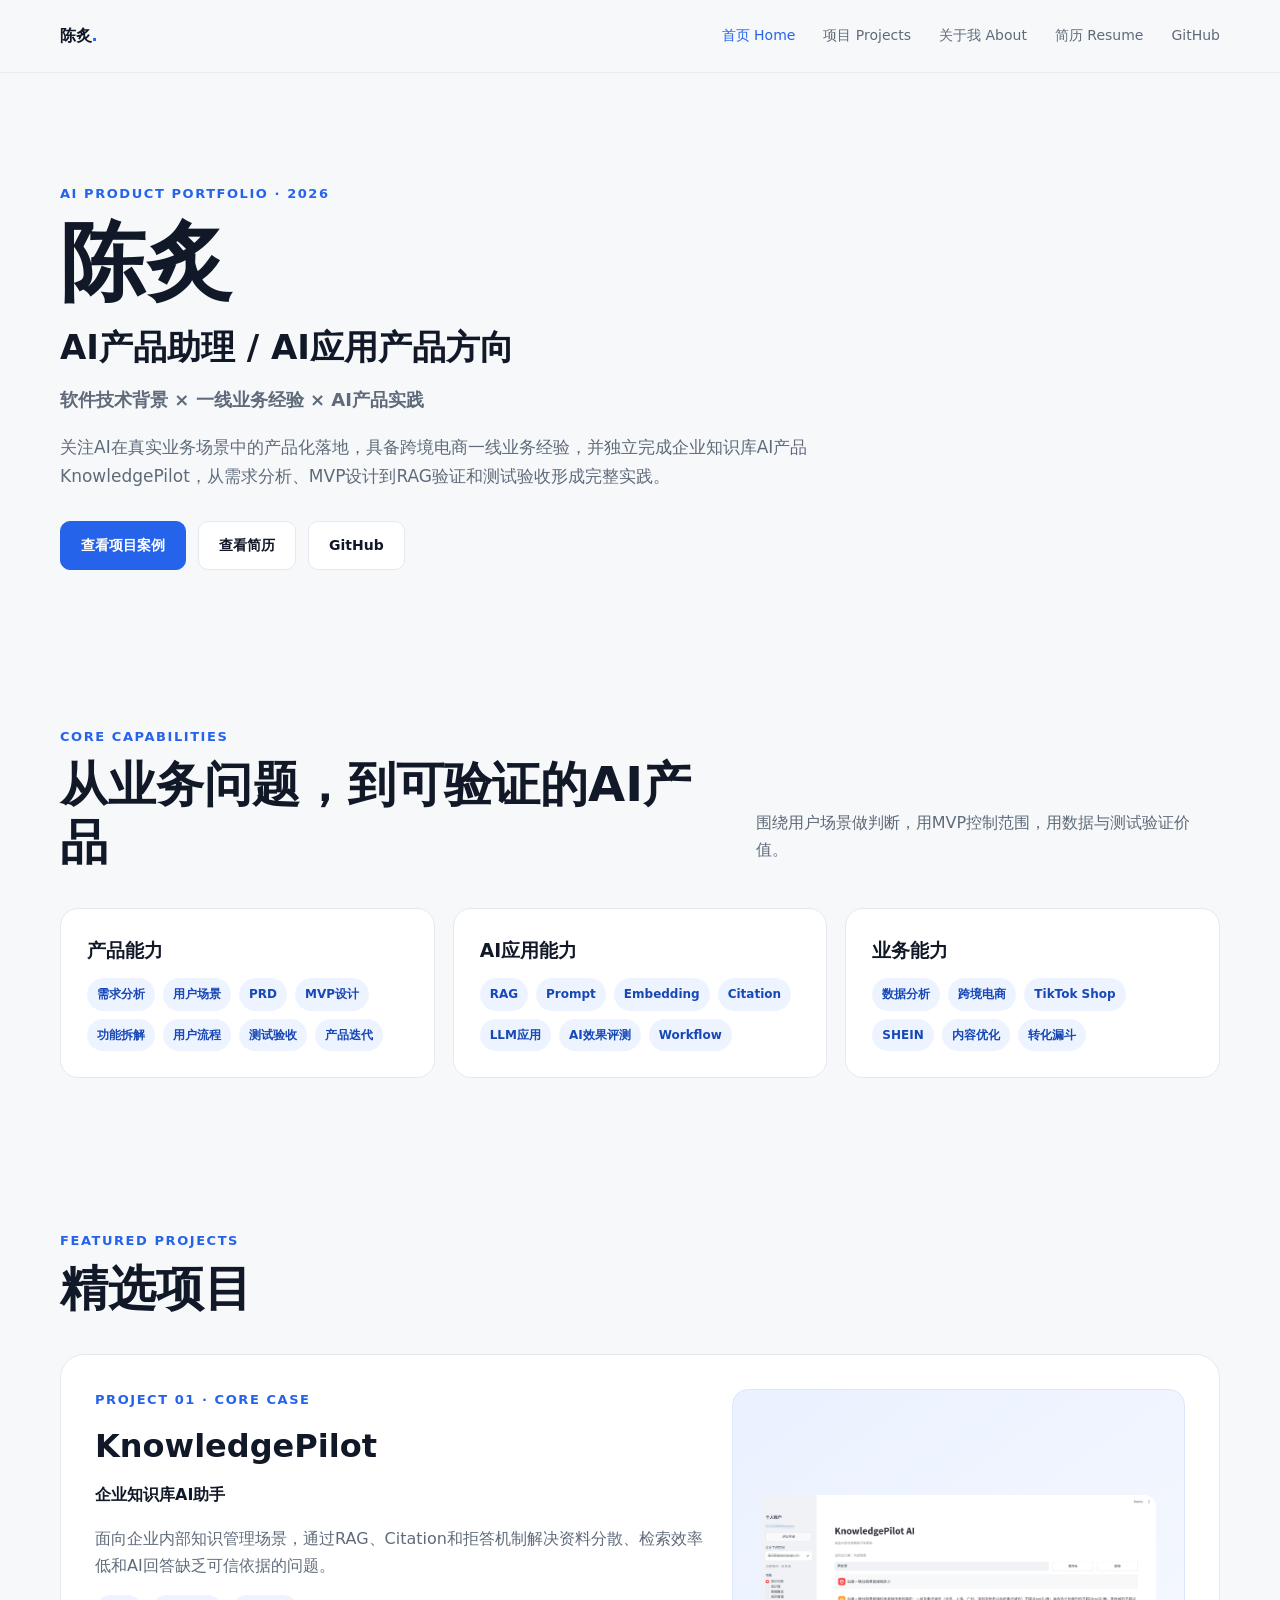
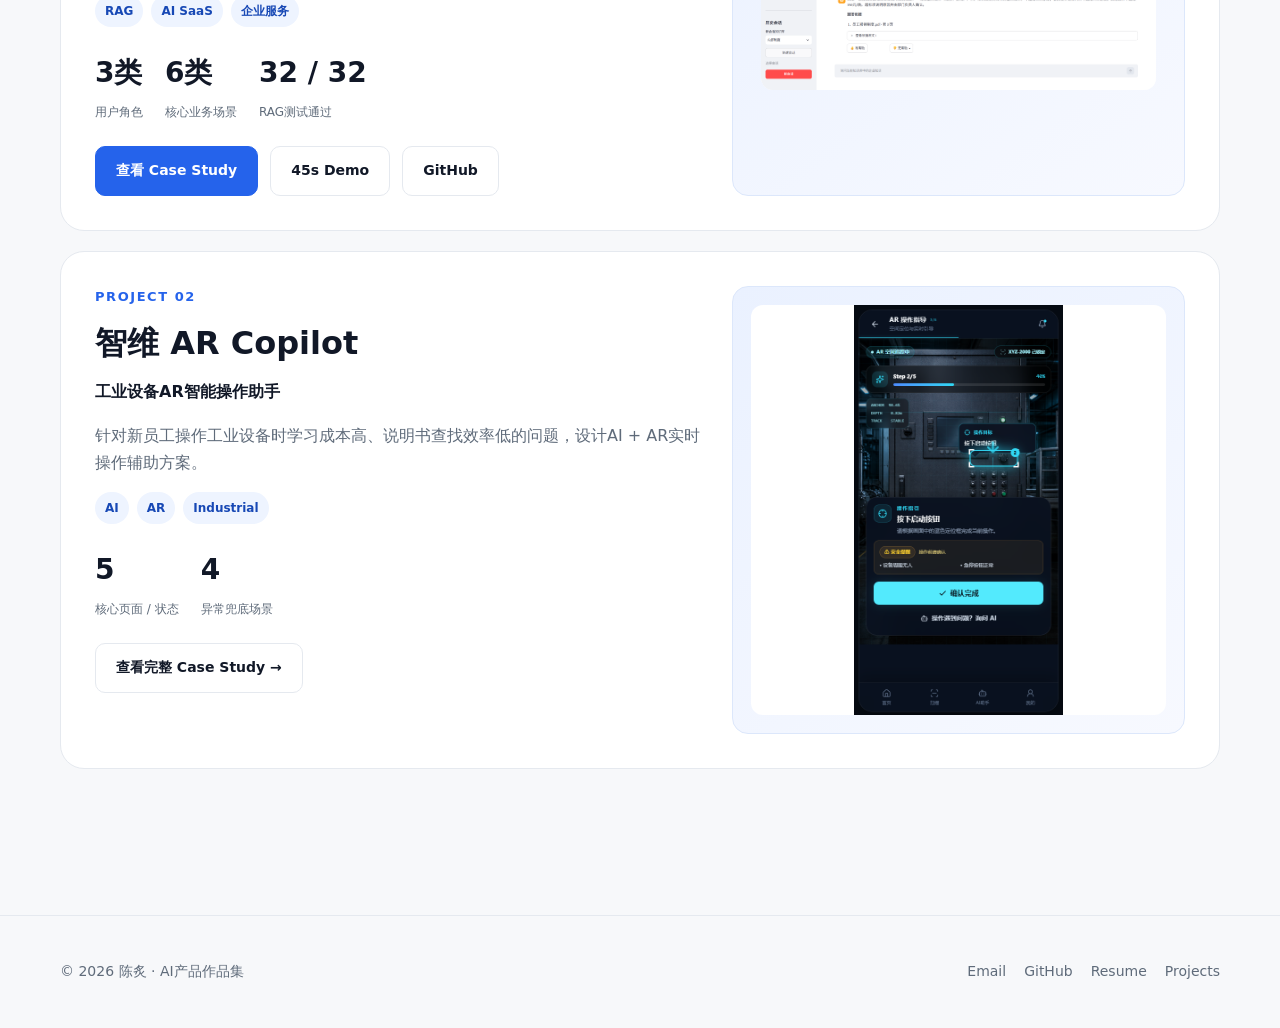
==== commit 65783845: "Add KnowledgePilot demo and PRD proof" ====
--- a/index.html
+++ b/index.html
@@ -120,10 +120,11 @@
 <span>RAG测试通过</span>
 </div>
 </div>
-<div class="link-group">
-<a class="btn primary" href="knowledgepilot.html">查看 Case Study</a>
-<a class="btn" href="https://github.com/zhi050216-bit/knowledge-pilot-ai" data-config-link="KNOWLEDGEPILOT_GITHUB_URL">GitHub</a>
-</div>
+<div class="link-group">
+<a class="btn primary" href="knowledgepilot.html">查看 Case Study</a>
+<a class="btn" href="knowledgepilot.html#product-demo">45s Demo</a>
+<a class="btn" href="https://github.com/zhi050216-bit/knowledge-pilot-ai" data-config-link="KNOWLEDGEPILOT_GITHUB_URL">GitHub</a>
+</div>
 </div>
 <div class="project-visual"><a class="project-image-link" href="assets/images/knowledgepilot/workspace-home.png" target="_blank" rel="noopener"><img class="project-image" src="assets/images/knowledgepilot/workspace-home.png" alt="KnowledgePilot 企业工作区与知识问答入口真实页面"></a></div>
 </article>
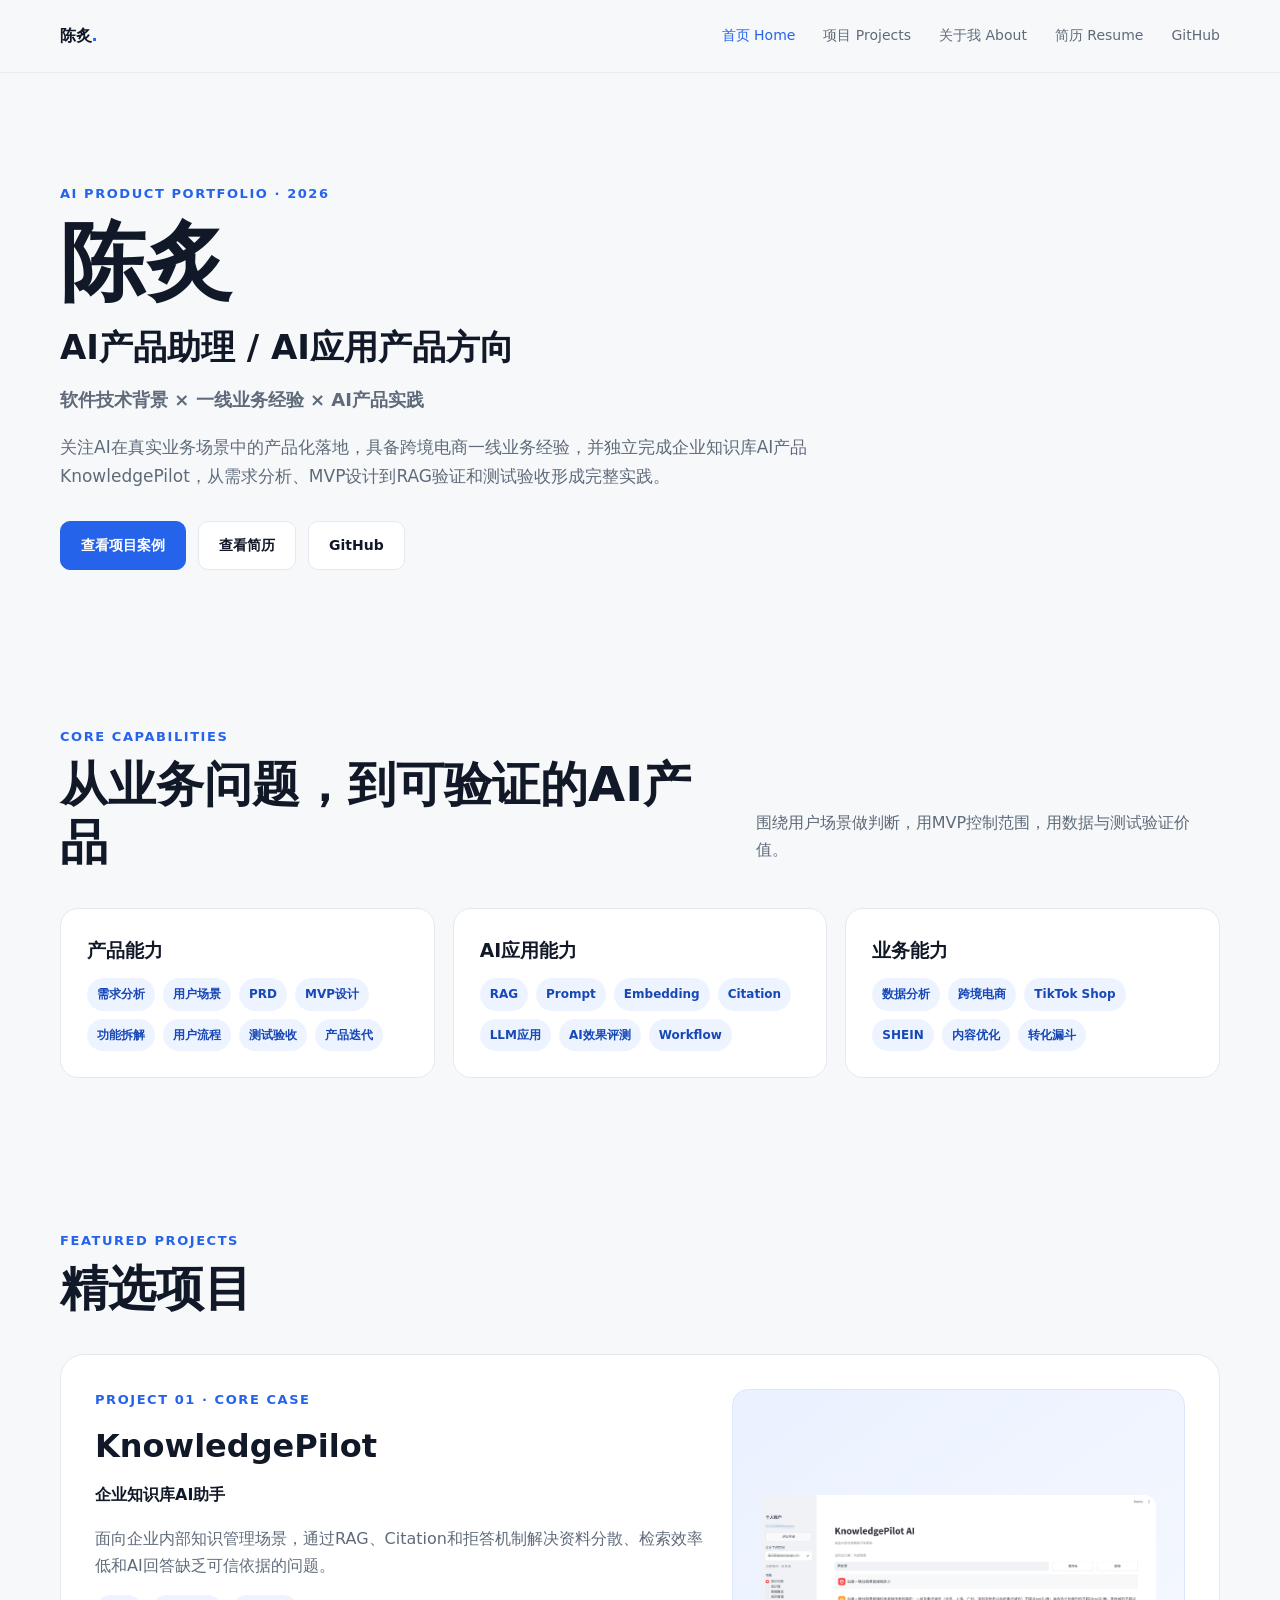
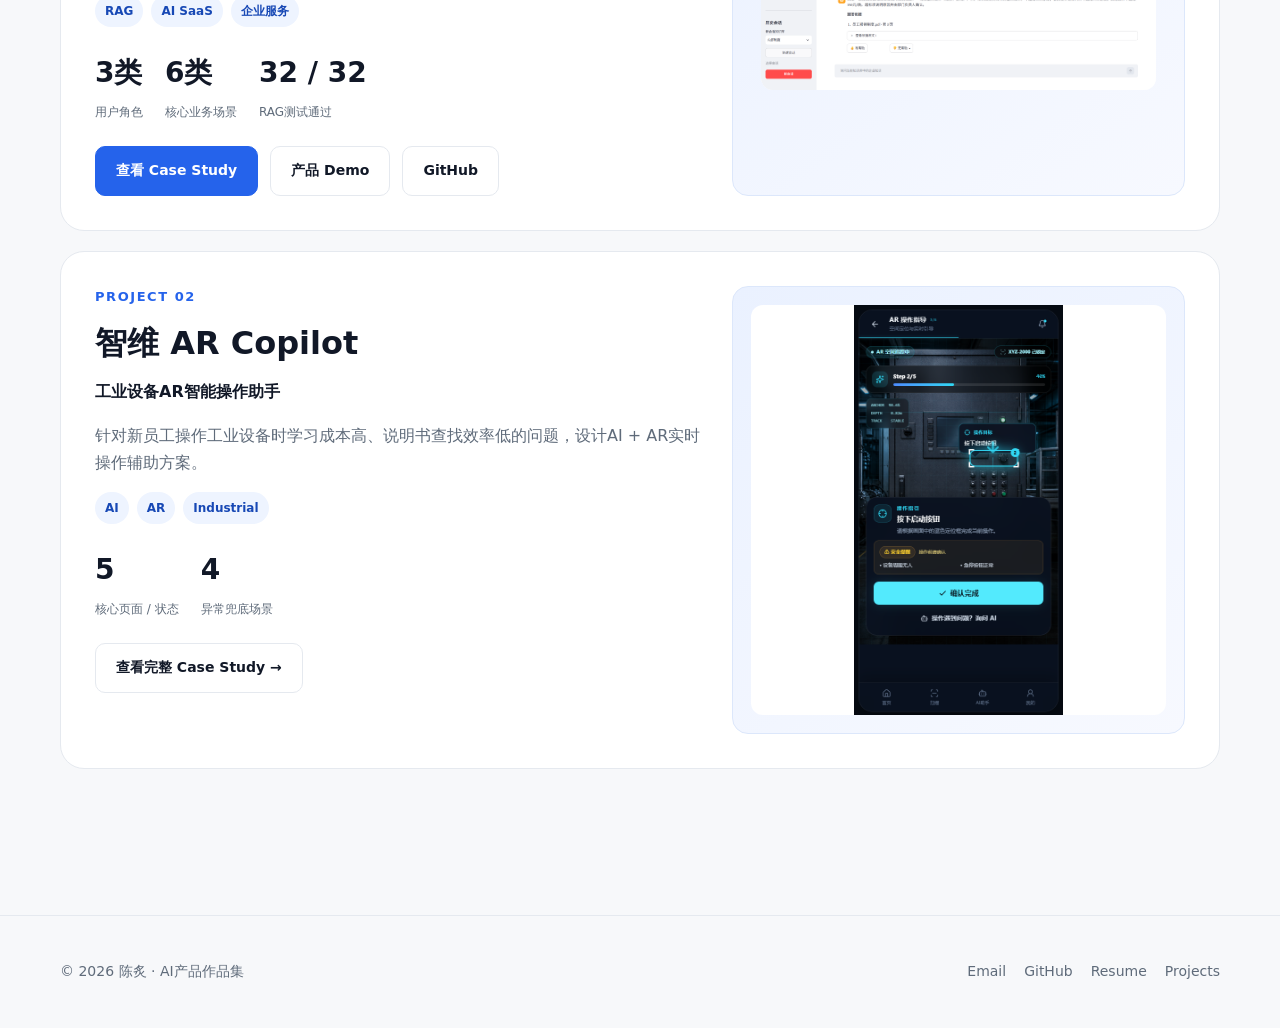
==== commit e50181da: "Update KnowledgePilot demo copy and video" ====
--- a/index.html
+++ b/index.html
@@ -122,7 +122,7 @@
 </div>
 <div class="link-group">
 <a class="btn primary" href="knowledgepilot.html">查看 Case Study</a>
-<a class="btn" href="knowledgepilot.html#product-demo">45s Demo</a>
+<a class="btn" href="knowledgepilot.html#product-demo">产品 Demo</a>
 <a class="btn" href="https://github.com/zhi050216-bit/knowledge-pilot-ai" data-config-link="KNOWLEDGEPILOT_GITHUB_URL">GitHub</a>
 </div>
 </div>
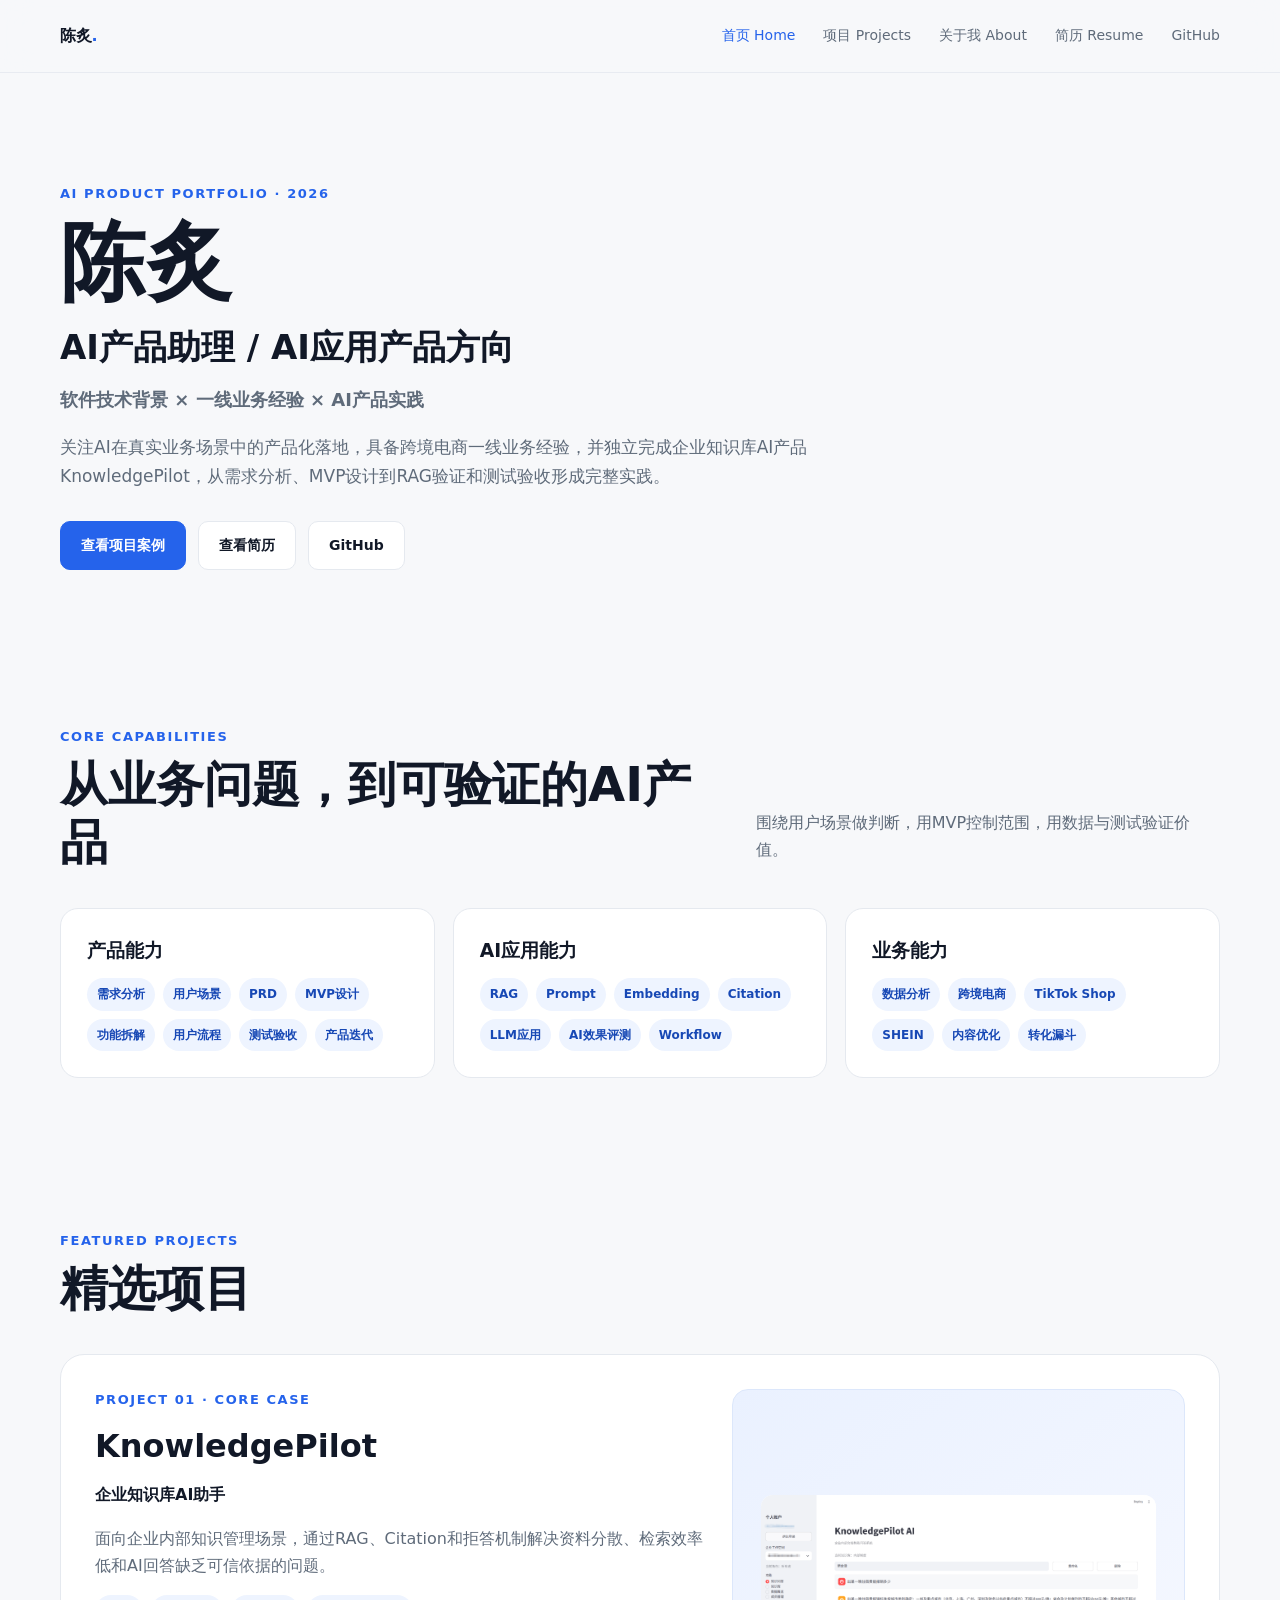
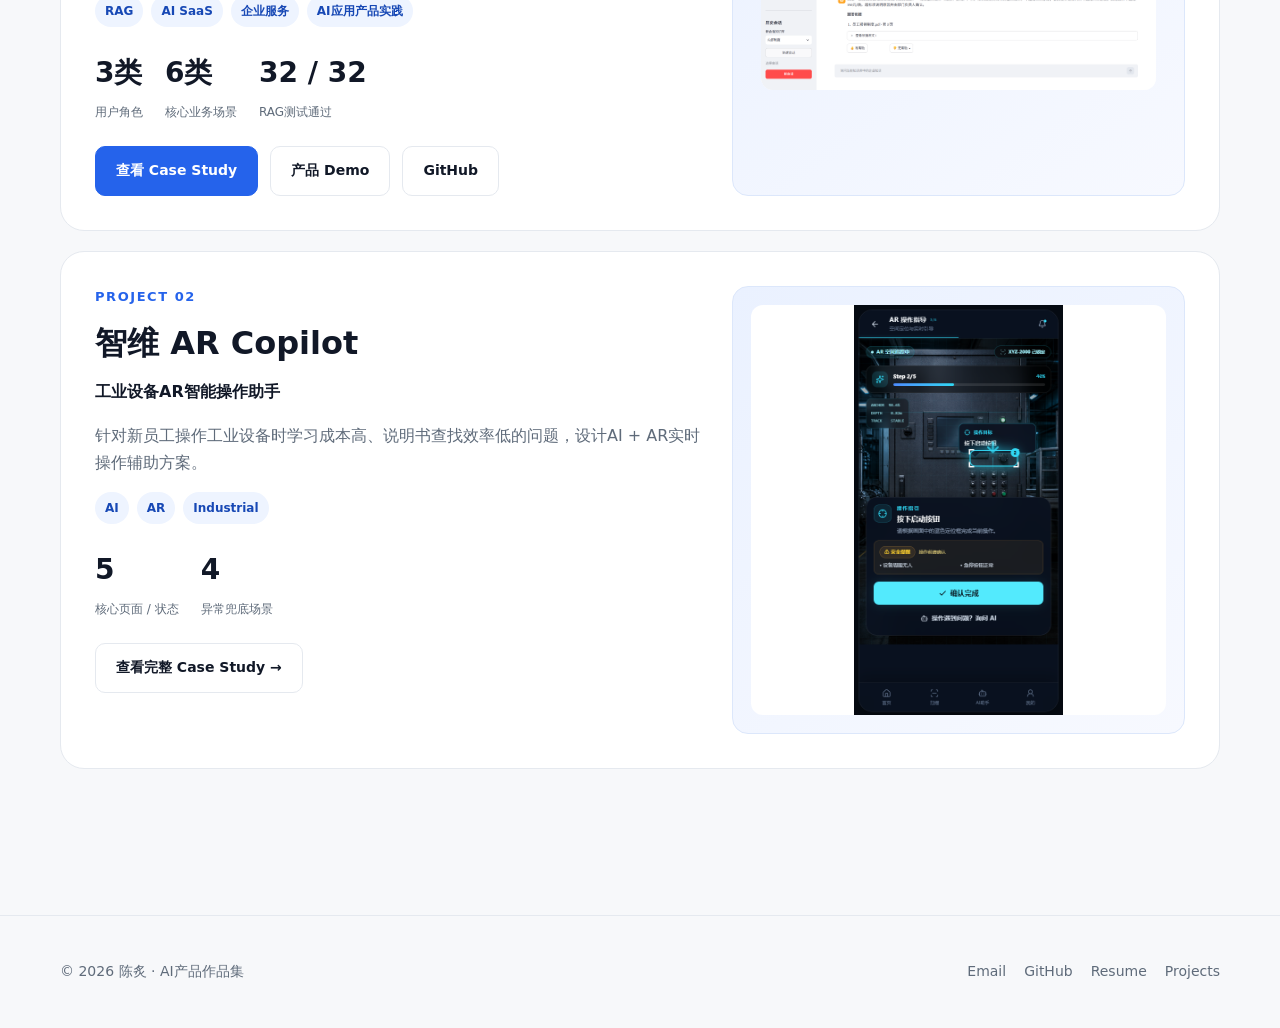
==== commit 920cd291: "Refine portfolio role fit and validation framing" ====
--- a/index.html
+++ b/index.html
@@ -102,10 +102,11 @@
 <strong>企业知识库AI助手</strong>
 <p>面向企业内部知识管理场景，通过RAG、Citation和拒答机制解决资料分散、检索效率低和AI回答缺乏可信依据的问题。</p>
 <div class="chips">
-<span class="chip">RAG</span>
-<span class="chip">AI SaaS</span>
-<span class="chip">企业服务</span>
-</div>
+<span class="chip">RAG</span>
+<span class="chip">AI SaaS</span>
+<span class="chip">企业服务</span>
+<span class="chip">AI应用产品实践</span>
+</div>
 <div class="metrics">
 <div class="metric">
 <strong>3类</strong>
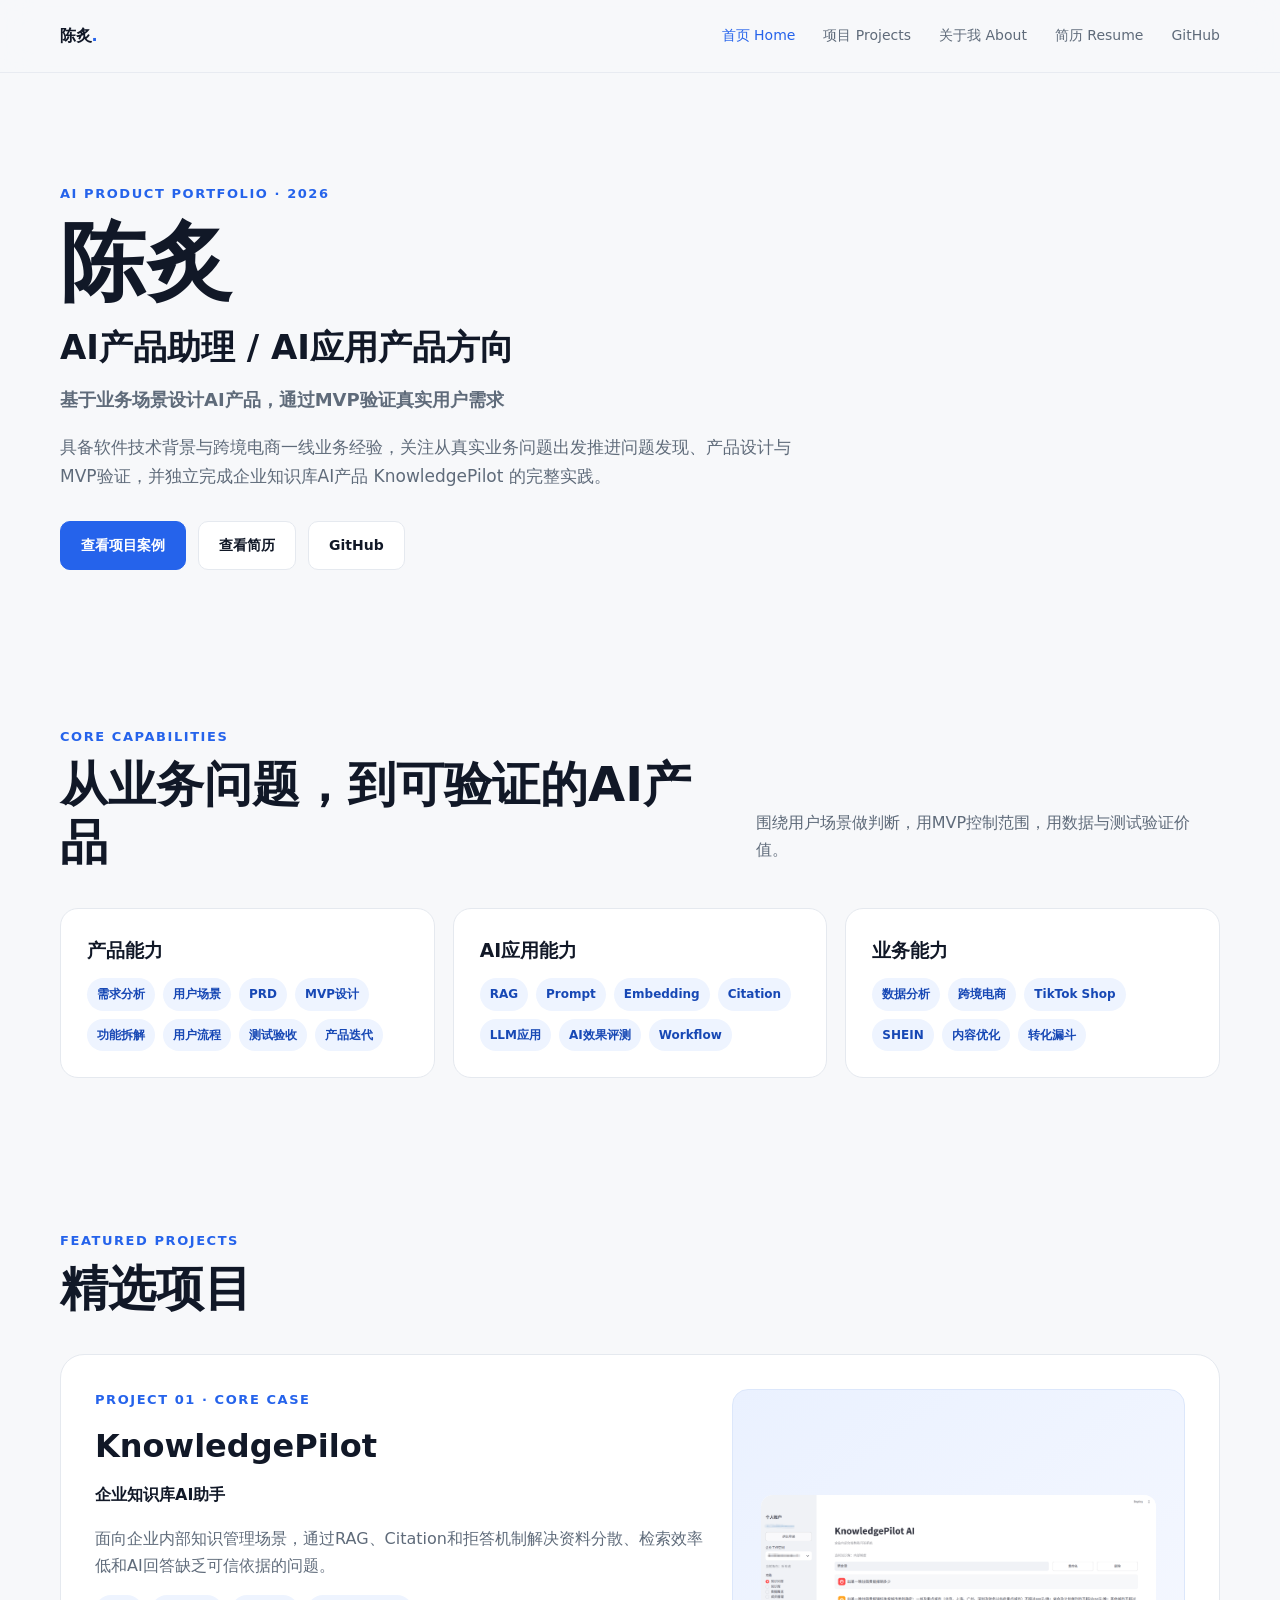
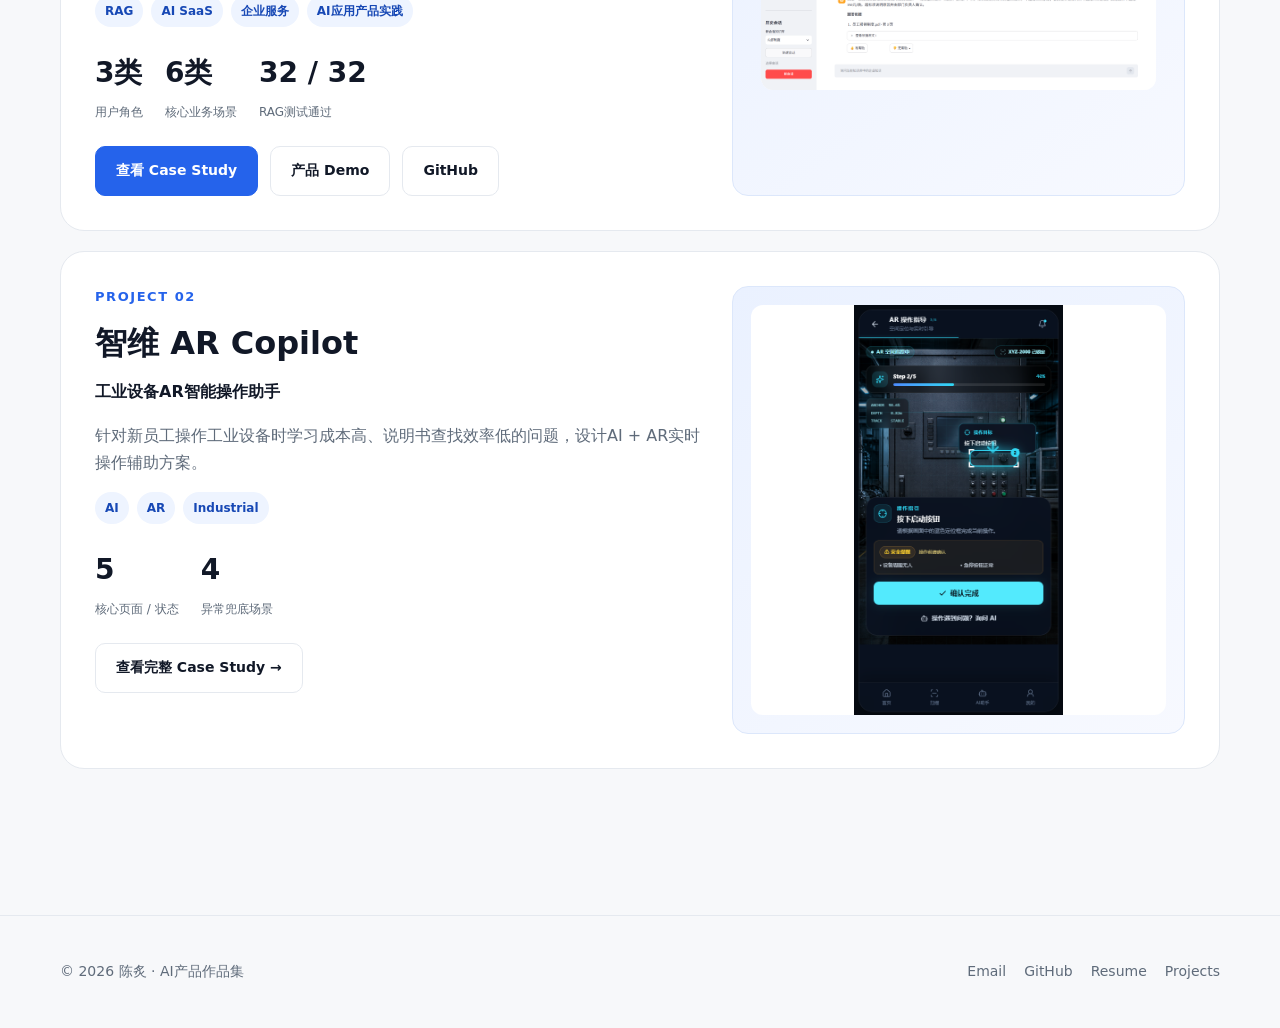
==== commit da589cba: "Strengthen product opportunity and risk framing" ====
--- a/index.html
+++ b/index.html
@@ -29,8 +29,8 @@
 <div class="eyebrow">AI Product Portfolio · 2026</div>
 <h1>陈炙</h1>
 <h2>AI产品助理 / AI应用产品方向</h2>
-<div class="sub">软件技术背景 × 一线业务经验 × AI产品实践</div>
-<p>关注AI在真实业务场景中的产品化落地，具备跨境电商一线业务经验，并独立完成企业知识库AI产品 KnowledgePilot，从需求分析、MVP设计到RAG验证和测试验收形成完整实践。</p>
+<div class="sub">基于业务场景设计AI产品，通过MVP验证真实用户需求</div>
+<p>具备软件技术背景与跨境电商一线业务经验，关注从真实业务问题出发推进问题发现、产品设计与MVP验证，并独立完成企业知识库AI产品 KnowledgePilot 的完整实践。</p>
 <div class="actions">
 <a class="btn primary" href="projects.html">查看项目案例</a>
 <a class="btn" href="resume.html">查看简历</a>
